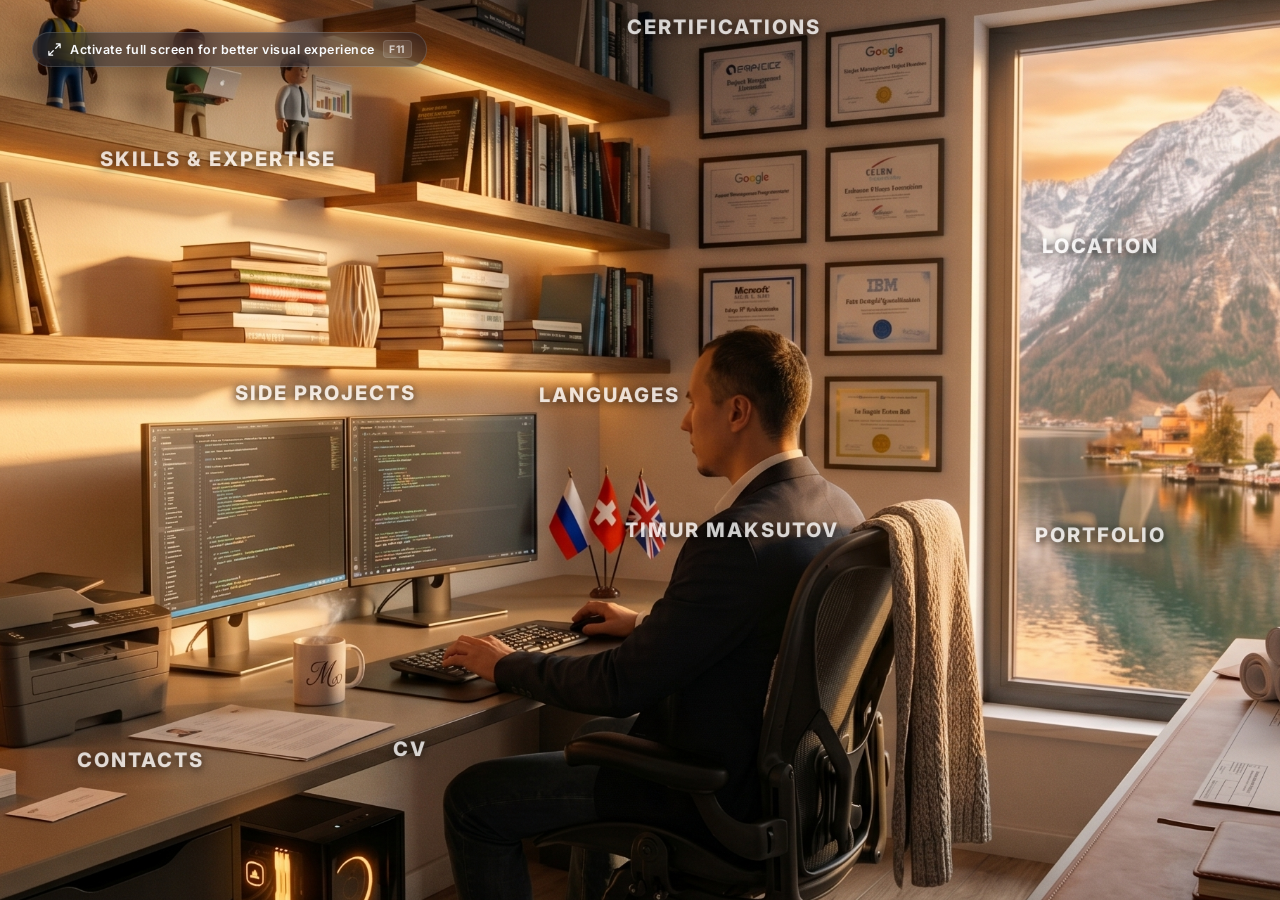
==== index.html @ 017a80fb "feat: add always-on-top compact floating fullscreen toggle button in top-left corner" ====
<!DOCTYPE html>
<html lang="en">

<head>
    <meta charset="UTF-8">
    <meta name="viewport" content="width=device-width, initial-scale=1.0">
    <title>Timur Maksutov | Interactive Portfolio</title>
    <link rel="stylesheet" href="style.css?v=2">
    <link rel="stylesheet" href="cv.css?v=2">
    <link rel="preconnect" href="https://fonts.googleapis.com">
    <link rel="preconnect" href="https://fonts.gstatic.com" crossorigin>
    <link href="https://fonts.googleapis.com/css2?family=Inter:wght@300;400;600;800&display=swap" rel="stylesheet">
    <script src="https://unpkg.com/lucide@latest"></script>
</head>

<body class="no-scroll">

    <!-- Custom Cursor -->
    <img id="custom-pointer" src="" style="position: fixed; pointer-events: none; z-index: 10000; display: none; width: 64px; height: auto; transform: translate(0, 0);">

    <!-- The Interactive Room Container -->
    <div class="room-container">
        <!-- Parallax Wrapper -->
        <div class="pan-wrapper" id="pan-wrapper">
            <!-- Background Image -->
            <img src="assets/images/Main photo.png" alt="Office Room" class="room-bg" id="room-bg">
            <img src="assets/images/Main photo 2.png" alt="Office Room Alt" class="room-bg room-bg-alt"
                id="room-bg-alt">
            <div class="focus-overlay" id="focus-overlay"></div>

            <!-- Hotspots -->
            <!-- 1. My Head (Summary) -->
            <div class="hotspot" id="spot-summary" style="top: 58%; left: 50%; width: 12%; height: 20%;"
                onclick="openModal('modal-summary')">

                <div class="hotspot-label">TIMUR MAKSUTOV</div>
                <div class="hotspot-summary">Project manager, Product owner, Team leader with over 15 years expertise in engineering, digital transformation, software development, and AI solutions within Oil & Gas and MedTech industries.</div>
            </div>

            <!-- 2. Toys on Shelves (Career Path) -->
            <div class="hotspot" id="spot-experience" style="top: 3%; left: 10%; width: 35%; height: 20%;"
                onclick="openModal('modal-experience')">
                <div class="hotspot-label">Career Journey</div>
                <div class="hotspot-summary">
                    AI/Data Lead | Belimed AG (2022–Present)<br>
                    Project Manager | Belimed AG (2022–Present)<br>
                    Requirements & Test Engineer | Belimed AG (2022–Present)<br>
                    Gas Engineer | Nord Stream 2 AG (2020–2022)<br>
                    Chief Technologist | Gazprom (2013–2019)<br>
                    Automation System Engineer | NPF Inkram (2010–2013)
                </div>
            </div>

            <!-- 3. Books on Shelves (Skills) -->
            <div class="hotspot" id="spot-stack" style="top: 25%; left: 5%; width: 35%; height: 15%;"
                onclick="openModal('modal-stack')">
                <div class="hotspot-label">Skills & Expertise</div>
                <div class="hotspot-summary">
                    <b>Strategic Leadership</b><br>R&D Management, AI Strategy, Digital Transformation<br><br>
                    <b>Governance & Quality</b><br>QMS (ISO 13485, 9001), Regulatory Compliance, Risk Mgmt<br><br>
                    <b>Product Excellence</b><br>Requirements Engineering, Agile/SAFe, Product Lifecycle Mgmt
                </div>
            </div>

            <!-- 4. Business Cards (Full Contacts) -->
            <div class="hotspot" id="spot-contacts" style="top: 78%; left: 10%; width: 15%; height: 18%;"
                onclick="openModal('modal-contacts')">
                <div class="hotspot-label">Contacts</div>
                <div class="hotspot-summary">
                    <b>Project Manager | AI / ML Lead</b><br>
                    <small>Oil&Gas | MedTech</small><br>
                    maksutov.ch@gmail.com<br>
                    +41 79 578 9152<br>
                    <a href="https://linkedin.com/in/timur-maksutov" target="_blank">linkedin.com/in/timur-maksutov</a>
                </div>
            </div>

            <!-- 5. A4 Paper (CV) -->
            <div class="hotspot" id="spot-cv" style="top: 73%; left: 26%; width: 18%; height: 15%;"
                onclick="openModal('modal-cv')">
                <div class="hotspot-label">CV</div>
                <div class="hotspot-summary">Professional Experience & Skills<br>Click to view PDF</div>
            </div>

            <!-- 6. Flags on Table (Languages) -->
            <div class="hotspot" id="spot-languages" style="top: 45%; left: 43%; width: 10%; height: 12%;">

                <div class="hotspot-label">Languages</div>
                <div class="hotspot-summary">
                    <b>English</b>: C1 Advanced<br>
                    <b>German</b>: B2 Intermediate<br>
                    <b>Russian</b>: Native
                </div>
            </div>

            <!-- 7. Monitors (Side Projects) -->
            <div class="hotspot" id="spot-projects" style="top: 40%; left: 22%; width: 15%; height: 15%; cursor: pointer;"
                onclick="openScreensView()">
                <div class="hotspot-label">Side Projects</div>
                <div class="hotspot-summary">gas-flows.com<br>data-forecast.com</div>
            </div>

            <!-- 8. Drawing Rolls (Industrial Projects) -->
            <div class="hotspot" id="spot-engineering" style="top: 60%; left: 70%; width: 20%; height: 25%; cursor: default;">
                <div class="hotspot-label">Portfolio</div>
                <div class="hotspot-summary"
                    style="font-size: 0.85rem; line-height: 1.4; text-align: center; white-space: nowrap;">
                    2026<br>
                    Computer vision for surgical instruments<br>
                    ML predictive maintenance system and digital twins<br>
                    Local vLLM Server<br>
                    2025<br>
                    Digital twins for medical washers<br>
                    Transport system for hospital sterilizer<br>
                    2024<br>
                    IoT and data platform for medical equipment<br>
                    2023<br>
                    Medical Washer-disinfector<br>
                    2022<br>
                    Gas flow app<br>
                    2021<br>
                    Vessel monitoring system<br>
                    ...
                </div>
            </div>

            <!-- 9. Wall (Certifications) -->
            <div class="hotspot" id="spot-certs" style="top: 5%; left: 48%; width: 15%; height: 35%;"
                onclick="openModal('modal-certs')">
                <div class="hotspot-label">Certifications</div>
                <div class="hotspot-summary">
                    PRINCE2 Foundation<br>
                    Google Project Management Professional<br>
                    Six Sigma Yellow Belt<br>
                    ISTQB Foundation<br>
                    Azure AI Fundamentals<br>
                    ISO 31000 Risk Management<br>
                    ISO 13485 Internal Auditor<br>
                    ISO 9001 QMS Auditor<br>
                    IBM Data Analyst Professional<br>
                </div>
            </div>

            <!-- 10. Window (Location & Permit) -->
            <div class="hotspot" id="spot-permit" style="top: 10%; left: 75%; width: 10%; height: 50%; cursor: pointer;"
                onclick="openWindowView()">

                <div class="hotspot-label">Location</div>
                <div class="hotspot-summary">
                    6300 Zug Switzerland<br>
                    Residence: Permit C
                </div>
            </div>
        </div>

        <!-- Window View Container -->
        <div class="window-view" id="window-view">
            <!-- Background Image -->
            <div class="window-bg-wrapper" id="window-bg-wrapper">
                <img src="assets/images/window.png" alt="Window View" class="window-bg-img window-bg-sharp">
                <img src="assets/images/window.png" alt="Window View" class="window-bg-img window-bg-blurred">
                <div id="wipe-interaction-layer" class="wipe-interaction-layer"></div>
            </div>

            <!-- Window Frame -->
            <div class="window-frame-wrapper" id="window-frame-wrapper">
                <div class="window-frame">
                    <img src="assets/images/frame.png" alt="Window Frame" class="frame-image">
                    <!-- Floating Info Overlay (Center-Right, locked to the frame) -->
                    <div class="window-info-overlay">
                        <h1 class="window-info-title">Location</h1>
                        <p class="window-info-text">
                            6300 Zug Switzerland<br>
                            Residence: Permit C
                        </p>
                    </div>
                </div>
            </div>

            <!-- Close Button -->
            <button class="window-close-btn" onclick="closeWindowView()">&times;</button>
        </div>

        <!-- Screens View Container -->
        <div class="screens-view" id="screens-view">
            <!-- Background Image -->
            <div class="screens-bg-wrapper" id="screens-bg-wrapper">
                <img src="assets/images/screens.png" alt="Screens View" class="screens-bg-img">

                <!-- HTML text overlay — each panel lives inside its clipping zone -->
                <div class="screens-text-overlay">

                    <!-- LEFT ZONE CLIP (overflow:hidden clips the panel at the screen boundary) -->
                    <div class="panel-zone zone-left" id="zone-left">
                        <div class="screen-panel screen-left">
                            <div class="panel-header">
                                <div class="panel-actions">
                                    <span class="panel-dot red" onclick="closeScreensView()"></span>
                                    <span class="panel-dot yellow"></span>
                                    <span class="panel-dot green"></span>
                                </div>
                                <div class="panel-address-bar">
                                    <span class="address-protocol">https://</span>gas-flows.com
                                </div>
                                <a href="https://gas-flows.com" target="_blank" class="panel-external-btn" title="Open in new tab">
                                    <svg xmlns="http://www.w3.org/2000/svg" viewBox="0 0 24 24" fill="none" stroke="currentColor" stroke-width="2" stroke-linecap="round" stroke-linejoin="round" class="lucide lucide-external-link"><path d="M15 3h6v6"/><path d="M10 14 21 3"/><path d="M18 13v6a2 2 0 0 1-2 2H5a2 2 0 0 1-2-2V8a2 2 0 0 1 2-2h6"/></svg>
                                </a>
                            </div>
                            <div class="panel-content">
                                <iframe src="" class="screen-iframe" id="iframe-left" title="gas-flows.com live preview"></iframe>
                                <div class="panel-interact-overlay" title="Click to interact"><span>Click to interact</span></div>
                            </div>
                        </div>
                    </div>

                    <!-- RIGHT ZONE CLIP -->
                    <div class="panel-zone zone-right" id="zone-right">
                        <div class="screen-panel screen-right">
                            <div class="panel-header">
                                <div class="panel-actions">
                                    <span class="panel-dot red" onclick="closeScreensView()"></span>
                                    <span class="panel-dot yellow"></span>
                                    <span class="panel-dot green"></span>
                                </div>
                                <div class="panel-address-bar">
                                    <span class="address-protocol">https://</span>data-forecast.com
                                </div>
                                <a href="https://data-forecast.com" target="_blank" class="panel-external-btn" title="Open in new tab">
                                    <svg xmlns="http://www.w3.org/2000/svg" viewBox="0 0 24 24" fill="none" stroke="currentColor" stroke-width="2" stroke-linecap="round" stroke-linejoin="round" class="lucide lucide-external-link"><path d="M15 3h6v6"/><path d="M10 14 21 3"/><path d="M18 13v6a2 2 0 0 1-2 2H5a2 2 0 0 1-2-2V8a2 2 0 0 1 2-2h6"/></svg>
                                </a>
                            </div>
                            <div class="panel-content">
                                <iframe src="" class="screen-iframe" id="iframe-right" title="data-forecast.com live preview"></iframe>
                                <div class="panel-interact-overlay" title="Click to interact"><span>Click to interact</span></div>
                            </div>
                        </div>
                    </div>

                </div>
            </div>
            

            <!-- Close Button -->
            <button class="screens-close-btn" onclick="closeScreensView()">&times;</button>
        </div>
    </div>

    <!-- Modals Overlay System -->
    <div class="modal-overlay" id="global-overlay" onclick="closeModals()">

        <!-- 1. Contacts Modal (Business Card) -->
        <div class="modal-content business-card-modal" id="modal-contacts" onclick="event.stopPropagation()">
            <span class="close-btn" onclick="closeModals()">&times;</span>
            <div class="business-card-container">
                <div class="business-card" id="business-card">
                    <canvas id="scratch-canvas" class="scratch-layer"></canvas>
                    <div class="card-front">
                        <div class="card-header">
                            <div class="card-titles">
                                <h1>Timur Maksutov</h1>
                                <p class="card-role">Project Manager | AI / ML Lead</p>
                                <p class="card-domains">Oil&Gas | MedTech</p>
                            </div>
                        </div>

                        <div class="card-body">
                            <div class="contact-item">
                                <i data-lucide="mail"></i>
                                <span>maksutov.ch@gmail.com</span>
                            </div>
                            <div class="contact-item">
                                <i data-lucide="phone"></i>
                                <span>+41 79 578 9152</span>
                            </div>
                            <div class="contact-item">
                                <svg xmlns="http://www.w3.org/2000/svg" viewBox="0 0 24 24" fill="none" stroke="currentColor" stroke-width="2" stroke-linecap="round" stroke-linejoin="round" class="lucide lucide-linkedin" style="width: 16px; height: 16px; display: inline-block; vertical-align: middle; color: var(--primary-color);"><path d="M16 8a6 6 0 0 1 6 6v7h-4v-7a2 2 0 0 0-2-2 2 2 0 0 0-2 2v7h-4v-7a6 6 0 0 1 6-6z"/><rect width="4" height="12" x="2" y="9"/><circle cx="4" cy="4" r="2"/></svg>
                                <span>linkedin.com/in/timur-maksutov</span>
                            </div>
                        </div>
                    </div>
                </div>
            </div>
        </div>

        <!-- 2. Summary Modal -->
        <div class="modal-content glass" id="modal-summary" onclick="event.stopPropagation()">
            <span class="close-btn" onclick="closeModals()">&times;</span>
            <h2 class="section-title"><i data-lucide="info"></i> Professional Profile & Summary</h2>
            <p class="summary-text" style="margin-bottom: 1rem;">Engineering and digitalization leader with 15 years of experience bridging the gap between traditional industrial engineering and advanced technology. Most recently, I successfully delivered a portfolio of complex technical projects while managing a cross-functional team. Currently, I serve as an AI/Data Lead, where I architect and drive internal machine learning and innovation initiatives. I specialize in turning ambitious R&D concepts into tangible business value and am highly driven to lead enterprise-level digitalization.</p>
            <ul style="margin-left: 1.5rem; margin-bottom: 1rem; color: #cbd5e1; font-size: 1.1rem; line-height: 1.6;">
                <li style="margin-bottom: 0.5rem;"><b>Technical Domains:</b> Digital Transformation, IoT, AI/Machine Learning, Predictive Maintenance, and Automation.</li>
                <li style="margin-bottom: 0.5rem;"><b>Industry Focus:</b> Oil & Gas, Energy, MedTech, and IT Products for Engineering.</li>
                <li style="margin-bottom: 0.5rem;"><b>Leadership:</b> Project Management, Product Ownership, and Data/AI Strategy.</li>
            </ul>
        </div>

        <!-- 3. Tech Stack Modal -->
        <div class="modal-content glass wide" id="modal-stack" onclick="event.stopPropagation()">
            <span class="close-btn" onclick="closeModals()">&times;</span>
            <h2 class="section-title"><i data-lucide="cpu"></i> Core Competencies & Skills</h2>
            <div class="three-col">
                <div class="skill-category">
                    <h3>Project Management</h3>
                    <ul>
                        <li>R&D, Agile, SAFe, QMS</li>
                        <li>Risk Management</li>
                        <li>Process Engineering</li>
                        <li>Requirements, Traceability</li>
                        <li>Polarion, Helix ALM, Azure DevOps</li>
                    </ul>
                </div>
                <div class="skill-category">
                    <h3>ML & Data Science</h3>
                    <ul>
                        <li>Anomaly Detection, Digital Twins</li>
                        <li>Data Analysis, Python, VBA</li>
                        <li>Power BI, Tableau, Cognos</li>
                        <li>Classical ML, Deep Learning</li>
                        <li>SQL databases, Data Pipelines</li>
                        <li>Keras, Scikit, Pandas, Polars</li>
                        <li>Microsoft Azure, CI/CD, MLflow</li>
                    </ul>
                </div>
                <div class="skill-category">
                    <h3>Software & Industrial</h3>
                    <ul>
                        <li>Testing, Test Automation, ISTQB</li>
                        <li>V-Model, Quality Assurance, SRS</li>
                        <li>Connectivity, IoT, Digitalisation</li>
                        <li>SCADA, PLC, ArcGis</li>
                        <li>Physical modelling, simulations</li>
                    </ul>
                </div>
            </div>
        </div>

        <!-- 4. Experience Modal -->
        <div class="modal-content glass" id="modal-experience" onclick="event.stopPropagation()">
            <span class="close-btn" onclick="closeModals()">&times;</span>
            <h2 class="section-title"><i data-lucide="briefcase"></i> Professional Experience</h2>
            <div class="job"><b>Belimed AG</b> <small>(Jul 2022 - Present)</small><br><b>AI/Data Lead</b> | <b>Project
                    Manager</b> | <b>Requirements & Test Engineer</b><br>Led R&D for medical devices, designing ML
                platforms. Managed AI strategy and implemented System Engineering principles.</div>
            <div class="job"><b>Nord Stream 2 AG</b> <small>(Jan 2020 - Jun 2022)</small><br><b>Gas Engineer</b><br>Led
                commissioning for pipeline start-up. Product Owner/Developer for SCADA and hydraulic simulation tools.
            </div>
            <div class="job"><b>Gazprom</b> <small>(Apr 2013 - Dec 2019)</small><br><b>Chief
                    Technologist</b><br>Optimized Natural Gas Transmission Network, enhanced dispatch control systems,
                and developed operational flow schemes.</div>
            <div class="job"><b>Laboratory of NPF Inkram</b> <small>(Sep 2010 - Feb 2013)</small><br><b>Automation
                    System Engineer</b><br>Equipment diagnostics, algorithms development, software engineering and
                maintenance of PLC gas detection and control systems.</div>
        </div>

        <!-- 5. CV Modal (Floating Pages) -->
        <div class="modal-content cv-modal-spread" id="modal-cv">
            <span class="close-btn" onclick="closeModals()">&times;</span>

            <div class="floating-pages-container" onclick="event.stopPropagation()">
                <!-- Page 1 -->
                <div class="cv-page page-left">
                    <img src="assets/images/cv1.jpg" alt="CV Page 1">
                    <!-- Fallback if you prefer PDF: <iframe src="CV.pdf#page=1&toolbar=0" frameborder="0"></iframe> -->
                </div>
                <!-- Page 2 -->
                <div class="cv-page page-right">
                    <img src="assets/images/cv2.jpg" alt="CV Page 2">
                    <!-- Fallback if you prefer PDF: <iframe src="CV.pdf#page=2&toolbar=0" frameborder="0"></iframe> -->
                </div>
            </div>

        </div>

        <div class="cv-actions" id="cv-actions" onclick="event.stopPropagation()">
            <a href="CV.pdf" target="_blank" class="open-pdf-btn"><i data-lucide="external-link"></i> Open PDF</a>
            <a href="CV.pdf" download class="download-btn"><i data-lucide="download"></i> Download Full CV</a>
            <button class="close-cv-btn" onclick="closeModals()">Close Preview</button>
        </div>

        <!-- 6. Certifications Modal -->
        <div class="modal-content cv-modal-spread" id="modal-certs">

            <div class="certs-container" onclick="event.stopPropagation()">
                <div class="cert-page"><img src="assets/images/cert1.png" alt="Certificate 1">
                    <div class="glanz-overlay"></div>
                </div>
                <div class="cert-page"><img src="assets/images/cert2.png" alt="Certificate 2">
                    <div class="glanz-overlay"></div>
                </div>
                <div class="cert-page"><img src="assets/images/cert3.png" alt="Certificate 3">
                    <div class="glanz-overlay"></div>
                </div>
                <div class="cert-page"><img src="assets/images/cert4.png" alt="Certificate 4">
                    <div class="glanz-overlay"></div>
                </div>
                <div class="cert-page"><img src="assets/images/cert5.png" alt="Certificate 5">
                    <div class="glanz-overlay"></div>
                </div>
                <div class="cert-page"><img src="assets/images/cert6.png" alt="Certificate 6">
                    <div class="glanz-overlay"></div>
                </div>
            </div>
        </div>

        <!-- 7. Projects Modal -->
        <div class="modal-content glass" id="modal-projects" onclick="event.stopPropagation()">
            <span class="close-btn" onclick="closeModals()">&times;</span>
            <h2 class="section-title"><i data-lucide="folder-open"></i> Side Projects & Portfolio</h2>
            <div class="project-list">
                <div class="project-item">
                    <h3>gas-flows.com</h3>
                    <p>Specialized simulator for gas dynamics and flow analysis in transmission networks. Built with
                        Python for fluid dynamics calculations.</p>
                </div>
                <div class="project-item">
                    <h3>data-forecast.com</h3>
                    <p>Predictive analytics application for industrial data forecasting and anomaly detection. Utilizing
                        deep learning and forecasting models.</p>
                </div>
            </div>
        </div>

    </div>

    <!-- Floating Fullscreen Invitation Button -->
    <button id="fullscreen-btn" class="fullscreen-btn invite-pulse" onclick="toggleFullscreen()" title="Toggle Fullscreen (F11)">
        <span class="fs-icon-container">
            <svg xmlns="http://www.w3.org/2000/svg" class="fs-icon-enter" viewBox="0 0 24 24" fill="none" stroke="currentColor" stroke-width="2" stroke-linecap="round" stroke-linejoin="round"><path d="M15 3h6v6M9 21H3v-6M21 3l-7 7M3 21l7-7"/></svg>
            <svg xmlns="http://www.w3.org/2000/svg" class="fs-icon-exit" viewBox="0 0 24 24" fill="none" stroke="currentColor" stroke-width="2" stroke-linecap="round" stroke-linejoin="round"><path d="M4 14h6v6M20 10h-6V4M14 10l7-7M10 14l-7 7"/></svg>
        </span>
        <span class="fs-text">Activate full screen for better visual experience</span>
        <span class="fs-shortcut">F11</span>
    </button>

    <script src="script.js?v=3"></script>
    <script src="cv.js?v=2"></script>
    <script>lucide.createIcons();</script>
</body>

</html>
---- style.css ----
:root {
    --primary-color: #6366f1;
    --text-main: #f8fafc;
    --text-muted: #94a3b8;
    --glass-bg: rgba(15, 23, 42, 0.85);
    --glass-border: rgba(255, 255, 255, 0.15);
    --transition: all 0.3s ease;

    /* LEFT MONITOR CORNERS */
    --left-1-x: 5.8%;  --left-1-y: 17.2%;
    --left-2-x: 49.5%; --left-2-y: 17.7%;
    --left-3-x: 49.5%; --left-3-y: 65.5%;
    --left-4-x: 6.1%;  --left-4-y: 67.0%;

    /* RIGHT MONITOR CORNERS */
    --right-1-x: 50.5%; --right-1-y: 17.5%;
    --right-2-x: 94.3%; --right-2-y: 17.2%;
    --right-3-x: 93.9%; --right-3-y: 66.5%;
    --right-4-x: 50.6%; --right-4-y: 65.5%;
}

* { margin: 0; padding: 0; box-sizing: border-box; }
body { background: #000; color: var(--text-main); font-family: 'Inter', sans-serif; overflow: hidden; height: 100vh; width: 100vw; }

/* Interactive Room Container */
.room-container {
    position: relative;
    width: 100vw;
    height: 100vh;
    overflow: hidden;
    user-select: none;
    -webkit-user-select: none;
}

.pan-wrapper {
    position: absolute;
    top: 0;
    left: 0;
    width: 120%; /* Increased for wider view */
    height: 120%;
    transform: translate(-8.33%, -8.33%); /* Centered for 120% width */
    transition: transform 0.15s ease-out; /* Smooth movement */
}

/* Dim others when one is hovered */
.pan-wrapper.has-hover .hotspot:not(:hover) {
    opacity: 0;
}

.room-bg {
    width: 100%;
    height: 100%;
    object-fit: cover;
    pointer-events: none;
    user-select: none;
    -webkit-user-drag: none;
    transition: filter 0.5s ease;
}

.room-bg-alt {
    position: absolute;
    top: 0;
    left: 0;
    opacity: 0;
    transition: opacity 1s ease, filter 0.5s ease;
}

.room-container.alt-bg-active .room-bg-alt {
    opacity: 1;
}

.room-container.blurred .room-bg,
.room-container.blurred .room-bg-alt {
    filter: blur(8px) brightness(0.5);
}

.room-container.blurred .hotspot {
    opacity: 0;
    pointer-events: none;
}

/* Gradient Blur Focus Effect */
.focus-overlay {
    position: absolute;
    top: 0;
    left: 0;
    width: 100%;
    height: 100%;
    pointer-events: none;
    backdrop-filter: blur(8px) brightness(0.5);
    -webkit-backdrop-filter: blur(8px) brightness(0.5);
    /* Create a clear circle around the point, blurring everything else */
    mask-image: radial-gradient(circle at 56% 55%, transparent 15%, black 50%);
    -webkit-mask-image: radial-gradient(circle at 56% 55%, transparent 15%, black 50%);
    opacity: 0;
    transition: opacity 1s ease;
    z-index: 1;
}

.room-container.gradient-blurred .focus-overlay {
    opacity: 1;
}

/* HUD Instructions */
.hud-instructions {
    position: absolute;
    bottom: 2rem;
    left: 50%;
    transform: translateX(-50%);
    background: rgba(0,0,0,0.6);
    backdrop-filter: blur(5px);
    padding: 0.8rem 1.5rem;
    border-radius: 2rem;
    border: 1px solid var(--glass-border);
    display: flex;
    align-items: center;
    gap: 0.5rem;
    font-size: 0.9rem;
    z-index: 10;
    pointer-events: none;
    animation: pulse 2s infinite;
}

@keyframes pulse {
    0% { opacity: 0.7; }
    50% { opacity: 1; box-shadow: 0 0 15px rgba(255,255,255,0.2); }
    100% { opacity: 0.7; }
}

/* Hotspots */
.hotspot {
    position: absolute;
    cursor: pointer;
    z-index: 5;
    border-radius: 8px;
    transition: var(--transition);
}



.hotspot {
    position: absolute;
    cursor: pointer;
    z-index: 5;
    border-radius: 8px;
    display: flex;
    flex-direction: column;
    align-items: center;
    justify-content: center;
    transition: var(--transition);
    perspective: 1000px; /* Enable 3D space */
}

.hotspot-label, .hotspot-summary {
    transform-style: preserve-3d;
    backface-visibility: hidden;
    pointer-events: none;
}

.hotspot-label {
    background: none;
    color: white;
    font-size: 1.25rem; /* Increased */
    font-weight: 800;
    white-space: nowrap;
    opacity: 0.8;
    pointer-events: none;
    border: none;
    transition: var(--transition);
    text-shadow: 0 2px 10px rgba(0,0,0,1);
    text-transform: uppercase;
    letter-spacing: 2px;
}

.hotspot-summary {
    max-width: 550px;
    color: rgba(255, 255, 255, 1);
    font-size: 1rem;
    font-weight: 400;
    text-align: center;
    margin-top: 0.75rem;
    opacity: 0;
    pointer-events: none; /* Disable when invisible to prevent blocking others */
    transition: var(--transition);
    text-shadow: 0 1px 6px rgba(0,0,0,1);
    line-height: 1.5;
    transform: translateY(10px);
}

.hotspot:hover .hotspot-summary {
    pointer-events: auto; /* Enable links on hover */
}

.hotspot-summary a {
    color: var(--primary-color);
    text-decoration: none;
    transition: color 0.3s ease;
}

.hotspot-summary a:hover {
    color: #ffffff !important;
    text-decoration: underline;
}

.hotspot:hover .hotspot-label {
    opacity: 1;
    transform: scale(1.1);
    text-shadow: 0 0 15px rgba(255, 255, 255, 0.5);
}

.hotspot:hover .hotspot-summary {
    opacity: 1;
    transform: translateY(0);
}

/* Floating Info Cards */
.modal-overlay {
    position: fixed;
    top: 0;
    left: 0;
    width: 100vw;
    height: 100vh;
    z-index: 100;
    display: none;
    opacity: 0;
    transition: opacity 1s ease;
    pointer-events: auto; /* Click to close */
}

.modal-content {
    background: var(--glass-bg);
    backdrop-filter: blur(25px);
    border: 1px solid var(--glass-border);
    border-radius: 12px;
    padding: 1.5rem;
    width: 380px; /* Compact floating card */
    max-height: 450px;
    overflow-y: auto;
    position: absolute; /* Positioned by JS */
    box-shadow: 0 15px 40px rgba(0,0,0,0.6);
    display: none;
    opacity: 0;
    transform: scale(0.95);
    transition: transform 1s cubic-bezier(0.16, 1, 0.3, 1), opacity 1s ease;
    user-select: text;
    -webkit-user-select: text;
}

.modal-content.wide {
    width: 800px;
    max-width: 90vw;
}

.modal-content.active {
    display: block;
    opacity: 1;
    transform: scale(1);
}

.modal-overlay.show {
    display: block;
    opacity: 1;
}

.close-btn {
    display: none; /* Auto-close via background click makes this optional */
}
.close-btn:hover { color: white; transform: rotate(90deg); }

/* Modal Inner Styling */
.section-title { font-size: 1.5rem; color: var(--primary-color); margin-bottom: 1.5rem; display: flex; align-items: center; gap: 0.5rem; }
.section-title i { width: 24px; }

/* Identity */
.profile-header { display: flex; align-items: center; gap: 1.5rem; margin-bottom: 1.5rem; }
.profile-img { width: 90px; height: 90px; border-radius: 50%; border: 3px solid var(--primary-color); object-fit: cover; }
.profile-header h1 { font-size: 2.5rem; line-height: 1.1; }
.role-title { color: var(--primary-color); font-size: 1.1rem; }
.summary-text { font-size: 1.1rem; line-height: 1.6; color: #cbd5e1; margin-bottom: 2rem; }
.contact-grid { display: grid; grid-template-columns: 1fr 1fr; gap: 1rem; }
.contact-grid span { display: flex; align-items: center; gap: 0.5rem; font-size: 0.9rem; color: var(--text-muted); }

/* Floating Text Mode (No background, 3D text) */
.modal-content.floating-text-mode {
    background: none !important;
    backdrop-filter: none !important;
    border: none !important;
    box-shadow: none !important;
    perspective: 1000px;
    width: 600px !important;
    max-height: none !important;
    overflow: visible !important;
}
.modal-content.floating-text-mode .section-title,
.modal-content.floating-text-mode .summary-text,
.modal-content.floating-text-mode .close-btn {
    transform-style: preserve-3d;
    transition: transform 0.1s ease-out;
}
.modal-content.floating-text-mode .section-title {
    color: white;
    text-shadow: 0 2px 10px rgba(0,0,0,1);
    font-weight: 800;
}
.modal-content.floating-text-mode .summary-text {
    color: rgba(255, 255, 255, 0.95);
    text-shadow: 0 1px 6px rgba(0,0,0,1);
}
.modal-content.floating-text-mode .close-btn {
    color: white;
    text-shadow: 0 2px 10px rgba(0,0,0,1);
}

/* Experience */
.two-col { display: flex; gap: 2rem; }
.col-exp { flex: 1.5; border-right: 1px solid var(--glass-border); padding-right: 1.5rem; }
.col-stack { flex: 1; }
.job { margin-bottom: 1.25rem; padding-bottom: 0.75rem; border-bottom: 1px solid rgba(255,255,255,0.05); }
.job b { color: #fff; }
.job small { color: var(--primary-color); margin-left: 0.5rem; }
.col-stack h3 { margin-bottom: 1rem; color: var(--primary-color); }
.col-stack p { font-size: 0.85rem; margin-bottom: 1rem; line-height: 1.5; color: #cbd5e1; }

.three-col {
    display: grid;
    grid-template-columns: repeat(3, 1fr);
    gap: 1.5rem;
    margin-top: 1rem;
}
.skill-category h3 {
    color: var(--primary-color);
    font-size: 1rem;
    margin-bottom: 0.8rem;
    border-bottom: 1px solid var(--glass-border);
    padding-bottom: 0.3rem;
    text-transform: uppercase;
    letter-spacing: 1px;
}
.skill-category ul {
    list-style: none;
    padding: 0;
}
.skill-category li {
    font-size: 0.85rem;
    color: #cbd5e1;
    margin-bottom: 0.4rem;
    line-height: 1.4;
    position: relative;
    padding-left: 1.2rem;
}
.skill-category li::before {
    content: "";
    position: absolute;
    left: 0;
    color: var(--primary-color);
    font-weight: bold;
}

/* Education */
.edu-block h3 { color: #fff; margin-bottom: 0.2rem; }
.edu-block p { color: var(--text-muted); font-size: 0.9rem; }
.cert-grid { display: grid; grid-template-columns: repeat(3, 1fr); gap: 0.8rem; margin-top: 1rem; }
.cert-grid span { background: rgba(99, 102, 241, 0.15); border: 1px solid rgba(99, 102, 241, 0.3); padding: 0.5rem; text-align: center; border-radius: 6px; font-size: 0.8rem; }

/* Projects */
.project-item { margin-bottom: 1.5rem; background: rgba(0,0,0,0.2); padding: 1.5rem; border-radius: 8px; border: 1px solid var(--glass-border); }
.project-item h3 { color: var(--primary-color); margin-bottom: 0.5rem; }
.project-item p { font-size: 0.9rem; line-height: 1.5; color: #cbd5e1; }

/* ============================================================
   3D BUSINESS CARD STYLES
   ============================================================ */

.business-card-modal {
    background: none !important;
    border: none !important;
    box-shadow: none !important;
    backdrop-filter: none !important;
    overflow: visible !important;
    width: auto !important;
    max-height: none !important;
    display: none;
    align-items: center;
    justify-content: center;
    cursor: none;
}

.business-card-modal.active {
    display: flex;
}

.business-card-modal .close-btn {
    display: block;
    position: fixed;
    top: 2rem;
    right: 2rem;
    font-size: 2.5rem;
    color: white;
    cursor: none;
    z-index: 1000;
    transition: var(--transition);
}

.business-card-modal .close-btn:hover {
    transform: rotate(90deg);
    color: var(--primary-color);
}

.business-card-container {
    perspective: 1500px;
    width: 500px;
    height: 300px;
}

/* Paper Texture Effect */
.business-card::before {
    content: "";
    position: absolute;
    top: 0;
    left: 0;
    right: 0;
    bottom: 0;
    background-image: url("data:image/svg+xml,%3Csvg viewBox='0 0 200 200' xmlns='http://www.w3.org/2000/svg'%3E%3Cfilter id='noiseFilter'%3E%3CfeTurbulence type='fractalNoise' baseFrequency='0.8' numOctaves='3' stitchTiles='stitch'/%3E%3C/filter%3E%3Crect width='100%25' height='100%25' filter='url(%23noiseFilter)'/%3E%3C/svg%3E");
    opacity: 0.12;
    pointer-events: none;
    mix-blend-mode: multiply;
    z-index: 0;
}

.scratch-layer {
    position: absolute;
    top: 0;
    left: 0;
    width: 100%;
    height: 100%;
    z-index: 1;
    pointer-events: none;
}

.business-card {
    width: 100%;
    height: 100%;
    background: #f4efeb; /* Warmer, more realistic paper color */
    color: #1a1a1a;
    cursor: none;
    border-radius: 2px;
    position: relative;
    transform-style: preserve-3d;
    transition: transform 0.1s ease-out;
    box-shadow: 
        0 5px 15px rgba(0,0,0,0.3),
        0 20px 40px rgba(0,0,0,0.4),
        inset 0 0 1px rgba(0,0,0,0.1); /* Subtle edge depth */
    display: flex;
    padding: 2.5rem;
    overflow: hidden;
    user-select: none;
    -webkit-user-select: none;
}

.business-card.falling {
    pointer-events: none !important;
}

.card-front {
    width: 100%;
    display: flex;
    flex-direction: column;
    justify-content: center; /* Centered vertically but content stays left */
    z-index: 2;
    pointer-events: none; /* Let canvas capture mouse */
}

.card-header {
    display: flex;
    flex-direction: column;
    gap: 0.5rem;
    margin-bottom: 2rem;
}

.card-titles h1 {
    font-size: 2.2rem;
    margin: 0;
    color: #1e293b;
    font-weight: 800;
    letter-spacing: -1px;
    line-height: 1;
}

.card-role {
    color: var(--primary-color);
    font-size: 0.95rem;
    font-weight: 600;
    margin: 0;
    text-transform: uppercase;
    letter-spacing: 2px;
    line-height: 1.4;
}

.card-domains {
    color: #64748b;
    font-size: 0.85rem;
    font-weight: 500;
    margin-top: -0.2rem;
    letter-spacing: 1px;
}

.card-body {
    display: flex;
    flex-direction: column;
    gap: 0.8rem;
}

.contact-item {
    display: flex;
    align-items: center;
    gap: 0.75rem;
    font-size: 0.9rem;
    color: #475569;
    transition: var(--transition);
}

.contact-item:hover {
    color: var(--primary-color);
    transform: translateX(5px);
}

.contact-item i {
    width: 16px;
    height: 16px;
    color: var(--primary-color);
}

/* Dark mode edge highlight for realism */
.business-card::after {
    content: "";
    position: absolute;
    top: 0;
    left: 0;
    right: 0;
    bottom: 0;
    border: 1px solid rgba(255, 255, 255, 0.8);
    border-radius: 2px;
    pointer-events: none;
    mix-blend-mode: overlay;
}

/* ============================================================
   WINDOW VIEW INTERACTIVE
   ============================================================ */

.window-view {
    position: absolute;
    top: 0;
    left: 0;
    width: 100%;
    height: 100%;
    z-index: 50; /* Above pan-wrapper, below modals */
    opacity: 0;
    pointer-events: none;
    visibility: hidden;
    transition: opacity 0.8s ease, visibility 0.8s ease;
    overflow: hidden;
    background: #000;
}

.window-view.active {
    opacity: 1;
    pointer-events: auto;
    visibility: visible;
}

.window-bg-wrapper {
    position: absolute;
    top: 0;
    left: 0;
    width: 120%;
    height: 120%;
    transform: translate(-8.33%, -8.33%);
}

.window-frame-wrapper {
    position: absolute;
    top: 0;
    left: 0;
    width: 110%;
    height: 110%;
    transform: translate(-4.54%, -4.54%);
    pointer-events: none;
}

.window-bg-img.window-bg-sharp {
    position: absolute;
    top: 0;
    left: 0;
    width: 100%;
    height: 100%;
    object-fit: cover;
    z-index: 1;
    pointer-events: none;
}

.window-bg-img.window-bg-blurred {
    position: absolute;
    top: 0;
    left: 0;
    width: 100%;
    height: 100%;
    object-fit: cover;
    filter: blur(12px) brightness(1.02) contrast(0.95);
    z-index: 2;
    pointer-events: none;
    -webkit-mask-size: 100% 100%;
    mask-size: 100% 100%;
    -webkit-mask-repeat: no-repeat;
    mask-repeat: no-repeat;
}

.wipe-interaction-layer {
    position: absolute;
    top: 0;
    left: 0;
    width: 100%;
    height: 100%;
    z-index: 3; /* On top of blurred image, below frame */
    cursor: crosshair;
    touch-action: none;
}

.window-frame {
    position: absolute;
    top: 0;
    left: 0;
    width: 100%;
    height: 100%;
    pointer-events: none;
}

.frame-image {
    position: absolute;
    top: 0;
    left: 0;
    height: 100%;
    width: auto;
    min-width: 15%;
    max-width: 40%;
    object-fit: cover;
    pointer-events: none;
    box-shadow: 20px 0 50px rgba(0,0,0,0.8);
    -webkit-mask-image: linear-gradient(to right, black calc(100% - 5px), transparent 100%);
    mask-image: linear-gradient(to right, black calc(100% - 5px), transparent 100%);
    filter: blur(3px);
}

.window-close-btn {
    position: absolute;
    top: 2rem;
    right: 2rem;
    background: rgba(0,0,0,0.5);
    border: 1px solid var(--glass-border);
    border-radius: 50%;
    width: 50px;
    height: 50px;
    display: flex;
    align-items: center;
    justify-content: center;
    color: white;
    font-size: 2rem;
    cursor: pointer;
    z-index: 100;
    backdrop-filter: blur(5px);
    transition: transform 0.3s ease, color 0.3s ease, background 0.3s ease;
}

.window-close-btn:hover {
    transform: scale(1.1) rotate(90deg);
    color: var(--primary-color);
    background: rgba(0,0,0,0.8);
}

.window-info-overlay {
    position: absolute;
    top: 45%;
    right: 15%; /* Floating centered on the right side */
    transform: translateY(-50%);
    text-align: center; /* Centered alignment from preview */
    font-family: 'Inter', sans-serif;
    display: flex;
    flex-direction: column;
    align-items: center; /* Centered layout from preview */
    gap: 1rem;
    width: 480px; /* Constrain width for perfect wrapping */
    z-index: 10; /* Ensure text is layered on top of the frame-image */
    pointer-events: none; /* Crucial: lets click and drag events pass straight through the text box to the wiping layer */
}

.window-info-title {
    background: none;
    color: white;
    font-size: 2.2rem; /* Scaled up from 1.25rem for full-screen impact */
    font-weight: 800;
    white-space: nowrap;
    border: none;
    text-shadow: 0 2px 10px rgba(0,0,0,1);
    text-transform: uppercase;
    letter-spacing: 3px;
    margin: 0;
}

.window-info-text {
    color: rgba(255, 255, 255, 1);
    font-size: 1.35rem; /* Scaled up from 1rem for clear readability */
    font-weight: 400;
    text-align: center;
    text-shadow: 0 1px 6px rgba(0,0,0,1);
    line-height: 1.6;
    margin: 0;
}

/* Custom Cursor Hiding when Contacts Modal is Active */
body.contacts-active,
body.contacts-active * {
    cursor: none !important;
}

/* ============================================================
   SCREENS VIEW INTERACTIVE
   ============================================================ */

.screens-view {
    position: absolute;
    top: 0;
    left: 0;
    width: 100%;
    height: 100%;
    z-index: 50; /* Above pan-wrapper, below modals */
    opacity: 0;
    pointer-events: none;
    visibility: hidden;
    transition: opacity 0.8s ease, visibility 0.8s ease;
    overflow: hidden;
    background: #000;
}

.screens-view.active {
    opacity: 1;
    pointer-events: auto;
    visibility: visible;
}

.screens-bg-wrapper {
    position: absolute;
    top: 0;
    left: 0;
    width: 120%;
    height: 120%;
    transform: translate(-8.33%, -8.33%);
}

.screens-bg-img {
    position: absolute;
    top: 0;
    left: 0;
    width: 100%;
    height: 100%;
    /* object-fit: fill stretches the image to always exactly fill the wrapper.
       This is critical: with cover, the image crops at different aspect ratios
       and the monitor positions shift relative to the container %, breaking zone alignment.
       fill guarantees zone % coords always hit the same spot in the image at any viewport size. */
    object-fit: fill;
    pointer-events: none;
}

.screens-close-btn {
    position: absolute;
    top: 2rem;
    right: 2rem;
    background: rgba(0,0,0,0.5);
    border: 1px solid var(--glass-border);
    border-radius: 50%;
    width: 50px;
    height: 50px;
    display: flex;
    align-items: center;
    justify-content: center;
    color: white;
    font-size: 2rem;
    cursor: pointer;
    z-index: 100;
    backdrop-filter: blur(5px);
    transition: transform 0.3s ease, color 0.3s ease, background 0.3s ease;
}

.screens-close-btn:hover {
    transform: scale(1.1) rotate(90deg);
    color: var(--primary-color);
    background: rgba(0,0,0,0.8);
}

/* Screens HTML Text Overlay */
.screens-text-overlay {
    position: absolute;
    top: 0;
    left: 0;
    width: 100%;
    height: 100%;
    z-index: 5;
    pointer-events: none;
    display: flex;
    justify-content: center;
    align-items: center;
    gap: 4vw;
    padding: 2rem;
}

.screen-panel {
    position: absolute;
    background: rgba(15, 23, 42, 0.95);
    border: 1px solid rgba(99, 102, 241, 0.35);
    border-radius: 10px;
    width: 832px;   /* 16:9 → 468 × 16/9 */
    height: 468px;  /* 390px + 20% */
    box-shadow: 0 25px 60px rgba(0, 0, 0, 0.6), inset 0 0 1px rgba(255, 255, 255, 0.15);
    display: flex;
    flex-direction: column;
    overflow: hidden;
    pointer-events: auto;
    transition: transform 0.4s cubic-bezier(0.16, 1, 0.3, 1), opacity 0.4s ease, border-color 0.4s ease, box-shadow 0.4s ease;
    backdrop-filter: blur(20px);
}

.screen-panel.screen-left {
    left: 8.0%;
    top: 21.6%; /* Moved 5% down from 16.6% */
    transform: translate(-120%, 0);
    opacity: 0;
}

.screen-panel.screen-right {
    left: 52.7%;
    top: 21.2%; /* Moved 5% down from 16.2% */
    transform: translate(120%, 0);
    opacity: 0;
}

/* Sequential slow slide-in entry animation when opening screens view */
.screens-view.entering .screen-panel.screen-left {
    transition: transform 2.2s cubic-bezier(0.16, 1, 0.3, 1) 1.0s, opacity 2.2s ease 1.0s;
}

.screens-view.entering .screen-panel.screen-right {
    transition: transform 2.2s cubic-bezier(0.16, 1, 0.3, 1) 3.2s, opacity 2.2s ease 3.2s;
}

.screens-view.active .screen-panel.screen-left {
    transform: translate(0, 0);
    opacity: 1;
}

.screens-view.active .screen-panel.screen-right {
    transform: translate(0, 0);
    opacity: 1;
}

.screens-view.active .screen-panel:hover {
    border-color: var(--primary-color);
    box-shadow: 0 35px 80px rgba(99, 102, 241, 0.3);
    transform: translateY(-8px) scale(1.02);
}

/* Zone clip containers — overflow:hidden clips panels at screen boundary */
.panel-zone {
    position: absolute;
    overflow: hidden;
    pointer-events: none; /* zone itself is invisible, children handle events */
}
.panel-zone .screen-panel {
    pointer-events: auto;
}

/* Left zone: 4 independent absolute corners directly inside the clip-path */
.panel-zone.zone-left {
    left: 0;
    top: 0;
    width: 100%;
    height: 100%;
    clip-path: polygon(
        var(--left-1-x) var(--left-1-y),
        var(--left-2-x) var(--left-2-y),
        var(--left-3-x) var(--left-3-y),
        var(--left-4-x) var(--left-4-y)
    );
}

/* Right zone: 4 independent absolute corners directly inside the clip-path */
.panel-zone.zone-right {
    left: 0;
    top: 0;
    width: 100%;
    height: 100%;
    clip-path: polygon(
        var(--right-1-x) var(--right-1-y),
        var(--right-2-x) var(--right-2-y),
        var(--right-3-x) var(--right-3-y),
        var(--right-4-x) var(--right-4-y)
    );
}

/* Fake cursor shown during pointer-lock panel drag */
#fake-drag-cursor {
    position: fixed;
    display: none;
    width: 16px;
    height: 16px;
    background: white;
    border: 2px solid rgba(0,0,0,0.5);
    border-radius: 50% 50% 50% 0;
    transform: translate(-2px, -2px) rotate(-45deg);
    pointer-events: none;
    z-index: 99999;
    box-shadow: 0 2px 8px rgba(0,0,0,0.5);
}

/* Draggable Coordinates Indicator Badge */
.panel-coords-badge {
    position: absolute;
    bottom: -35px;
    left: 50%;
    transform: translateX(-50%);
    background: rgba(15, 23, 42, 0.95);
    border: 1.5px solid rgba(99, 102, 241, 0.85);
    color: #818cf8;
    padding: 4px 12px;
    font-size: 0.78rem;
    font-family: 'SFMono-Regular', Consolas, 'Liberation Mono', Menlo, monospace;
    font-weight: 600;
    border-radius: 6px;
    z-index: 1000;
    pointer-events: none;
    white-space: nowrap;
    box-shadow: 0 8px 24px rgba(0,0,0,0.6);
    letter-spacing: 0.5px;
}



.panel-header {
    background: rgba(15, 23, 42, 0.98);
    padding: 0.6rem 1rem;
    display: grid;
    grid-template-columns: 80px 1fr 40px;
    align-items: center;
    border-bottom: 1px solid rgba(255, 255, 255, 0.08);
    position: relative;
    z-index: 20; /* always above overlay and badge */
}

.panel-actions {
    display: flex;
    gap: 0.45rem;
}

.panel-dot {
    width: 9px;
    height: 9px;
    border-radius: 50%;
    display: inline-block;
    cursor: pointer;
    transition: transform 0.2s ease;
}

.panel-dot:hover {
    transform: scale(1.15);
}

.panel-dot.red { background: #ef4444; }
.panel-dot.yellow { background: #eab308; }
.panel-dot.green { background: #22c55e; }

.panel-address-bar {
    background: rgba(255, 255, 255, 0.05);
    border: 1px solid rgba(255, 255, 255, 0.08);
    border-radius: 6px;
    padding: 0.25rem 1rem;
    font-size: 0.78rem;
    color: #94a3b8;
    text-align: center;
    font-family: 'Inter', sans-serif;
    letter-spacing: 0.3px;
    display: flex;
    align-items: center;
    justify-content: center;
    gap: 0.4rem;
    user-select: text;
    -webkit-user-select: text;
}

.panel-address-bar::before {
    content: "🔒";
    font-size: 0.7rem;
    opacity: 0.7;
}

.address-protocol {
    color: #64748b;
}

.panel-external-btn {
    color: #94a3b8;
    background: none;
    border: none;
    cursor: pointer;
    display: flex;
    align-items: center;
    justify-content: center;
    transition: color 0.3s ease, transform 0.2s ease;
    text-decoration: none;
    pointer-events: auto; /* always clickable */
}

.panel-external-btn:hover {
    color: var(--primary-color);
    transform: scale(1.15);
}

.panel-external-btn svg {
    width: 16px;
    height: 16px;
}

.panel-content {
    flex: 1;
    padding: 0;
    overflow: hidden;
    position: relative;
    background: #111;
}

.screen-iframe {
    width: 200%;
    height: 200%;
    border: none;
    background: #ffffff;
    transform: scale(0.5);
    transform-origin: 0 0;
    pointer-events: none; /* overlay controls when iframe is interactive */
}

.panel-interact-overlay {
    position: absolute;
    inset: 0;
    z-index: 10;
    cursor: default;
    background: transparent;
}
/* When overlay is removed, iframe gets pointer-events */
.panel-content.interactive .screen-iframe {
    pointer-events: auto;
}

/* Responsive screens styling for tablets and mobile */
@media (max-width: 1024px) {
    .screen-panel {
        width: 90%;
        max-width: 90%;
        height: 340px;
    }
}

/* ============================================================
   HIGH-TECH SIMULATION PANEL & SCADA OVERLAYS (SIDE PROJECTS)
   ============================================================ */

.panel-controls {
    display: flex;
    align-items: center;
    gap: 0.4rem;
    justify-self: end;
}

.panel-toggle-btn {
    background: rgba(255, 255, 255, 0.05);
    border: 1px solid rgba(255, 255, 255, 0.1);
    border-radius: 4px;
    padding: 0.25rem 0.5rem;
    color: #94a3b8;
    font-size: 0.72rem;
    font-weight: 600;
    cursor: pointer;
    transition: all 0.2s ease;
    display: flex;
    align-items: center;
    gap: 0.2rem;
    font-family: 'Inter', sans-serif;
}

.panel-toggle-btn.active {
    background: rgba(99, 102, 241, 0.2);
    border-color: rgba(99, 102, 241, 0.5);
    color: #ffffff;
    box-shadow: 0 0 8px rgba(99, 102, 241, 0.3);
}

.panel-toggle-btn:hover {
    background: rgba(255, 255, 255, 0.12);
    color: #ffffff;
    border-color: rgba(255, 255, 255, 0.2);
}

.panel-simulation {
    position: absolute;
    top: 0;
    left: 0;
    width: 100%;
    height: 100%;
    background: #0b0f19;
    display: flex;
    flex-direction: column;
    font-family: 'Inter', sans-serif;
    color: #f8fafc;
}

.scada-dashboard, .ml-dashboard {
    display: flex;
    flex-direction: column;
    height: 100%;
    width: 100%;
    padding: 0.8rem 1rem;
    justify-content: space-between;
}

.scada-header, .ml-header {
    display: flex;
    justify-content: space-between;
    align-items: center;
    font-size: 0.72rem;
    letter-spacing: 0.8px;
    font-weight: 700;
    border-bottom: 1px solid rgba(255, 255, 255, 0.06);
    padding-bottom: 0.4rem;
    color: #475569;
}

.scada-title, .ml-title {
    color: #cbd5e1;
    text-transform: uppercase;
}

.scada-status, .ml-status {
    font-size: 0.65rem;
    padding: 0.15rem 0.4rem;
    border-radius: 4px;
    font-weight: 800;
    background: rgba(0,0,0,0.2);
}

.scada-status.green, .ml-status.badge-green {
    color: #10b981;
    border: 1px solid rgba(16, 185, 129, 0.2);
    text-shadow: 0 0 10px rgba(16, 185, 129, 0.3);
}

.scada-status.red, .ml-status.badge-red {
    color: #f43f5e;
    border: 1px solid rgba(244, 63, 94, 0.2);
    text-shadow: 0 0 10px rgba(244, 63, 94, 0.3);
}

.scada-body, .ml-body {
    display: flex;
    gap: 0.8rem;
    flex: 1;
    margin: 0.6rem 0;
    overflow: hidden;
    height: 195px;
}

.pipeline-schematic, .forecast-graph-container {
    flex: 1.6;
    background: rgba(2, 6, 23, 0.6);
    border: 1px solid rgba(255, 255, 255, 0.04);
    border-radius: 6px;
    position: relative;
    display: flex;
    justify-content: space-around;
    align-items: center;
    padding: 0.5rem;
    overflow: hidden;
}

.pipeline-flow-path {
    position: absolute;
    height: 6px;
    background: rgba(255, 255, 255, 0.05);
    left: 10%;
    right: 10%;
    top: 50%;
    transform: translateY(-50%);
    border-radius: 3px;
    overflow: hidden;
}

.flow-particles {
    width: 100%;
    height: 100%;
    position: relative;
}

.particle {
    position: absolute;
    top: 0;
    width: 6px;
    height: 6px;
    background: #6366f1;
    border-radius: 50%;
    box-shadow: 0 0 8px #6366f1;
    animation: flow 2s linear infinite;
    left: -10%;
}

@keyframes flow {
    0% { left: -10%; }
    100% { left: 110%; }
}

.particle:nth-child(1) { animation-delay: 0s; }
.particle:nth-child(2) { animation-delay: 0.4s; }
.particle:nth-child(3) { animation-delay: 0.8s; }
.particle:nth-child(4) { animation-delay: 1.2s; }
.particle:nth-child(5) { animation-delay: 1.6s; }

.schematic-node {
    width: 48px;
    height: 48px;
    border-radius: 50%;
    background: #0f172a;
    border: 2px solid #334155;
    display: flex;
    flex-direction: column;
    justify-content: center;
    align-items: center;
    font-size: 0.52rem;
    color: #64748b;
    font-weight: 700;
    z-index: 2;
    transition: all 0.3s ease;
    box-shadow: 0 4px 10px rgba(0, 0, 0, 0.4);
}

.schematic-node.node-compressor.active {
    border-color: #6366f1;
    box-shadow: 0 0 15px rgba(99, 102, 241, 0.45);
    color: #ffffff;
    background: rgba(99, 102, 241, 0.1);
}

.node-icon {
    font-size: 0.8rem;
    margin-bottom: 0.1rem;
}

.node-label {
    font-size: 0.45rem;
    text-transform: uppercase;
    letter-spacing: 0.3px;
}

.scada-metrics {
    flex: 1;
    display: flex;
    flex-direction: column;
    gap: 0.45rem;
    justify-content: center;
}

.metric-box {
    background: rgba(255, 255, 255, 0.015);
    border: 1px solid rgba(255, 255, 255, 0.03);
    border-radius: 6px;
    padding: 0.35rem 0.55rem;
    display: flex;
    flex-direction: column;
    justify-content: space-between;
}

.metric-label {
    font-size: 0.58rem;
    color: #475569;
    text-transform: uppercase;
    letter-spacing: 0.5px;
    font-weight: 600;
}

.metric-value {
    font-size: 1.05rem;
    color: #f1f5f9;
    font-weight: 700;
    font-family: 'Courier New', Courier, monospace;
    margin-top: 0.1rem;
}

.metric-unit {
    font-size: 0.6rem;
    color: #475569;
    align-self: flex-end;
    margin-top: -0.5rem;
    font-weight: 500;
}

.scada-controls, .ml-controls {
    display: grid;
    grid-template-columns: repeat(3, 1fr);
    gap: 0.8rem;
    border-top: 1px solid rgba(255, 255, 255, 0.06);
    padding-top: 0.6rem;
}

.control-group {
    display: flex;
    flex-direction: column;
    gap: 0.25rem;
}

.control-group label {
    font-size: 0.58rem;
    color: #475569;
    text-transform: uppercase;
    letter-spacing: 0.5px;
    font-weight: 600;
}

.scada-slider {
    -webkit-appearance: none;
    appearance: none;
    width: 100%;
    height: 4px;
    border-radius: 2px;
    background: rgba(255, 255, 255, 0.08);
    outline: none;
    cursor: pointer;
    margin-top: 0.4rem;
}

.scada-slider::-webkit-slider-thumb {
    -webkit-appearance: none;
    appearance: none;
    width: 12px;
    height: 12px;
    border-radius: 50%;
    background: #6366f1;
    cursor: pointer;
    box-shadow: 0 0 6px rgba(99, 102, 241, 0.6);
    transition: transform 0.1s ease;
}

.scada-slider::-webkit-slider-thumb:hover {
    transform: scale(1.25);
}

.scada-btn {
    background: rgba(255, 255, 255, 0.03);
    border: 1px solid rgba(255, 255, 255, 0.07);
    border-radius: 4px;
    padding: 0.35rem 0.5rem;
    color: #64748b;
    font-size: 0.68rem;
    font-weight: 700;
    cursor: pointer;
    transition: all 0.2s ease;
    text-transform: uppercase;
    text-align: center;
    font-family: 'Inter', sans-serif;
    outline: none;
}

.scada-btn.active {
    background: #6366f1;
    border-color: #6366f1;
    color: #ffffff;
    box-shadow: 0 0 8px rgba(99, 102, 241, 0.35);
}

.scada-btn.alert-trigger-btn {
    border-color: rgba(244, 63, 94, 0.25);
    color: #f43f5e;
    background: rgba(244, 63, 94, 0.04);
}

.scada-btn.alert-trigger-btn:hover {
    background: #f43f5e;
    color: #ffffff;
    box-shadow: 0 0 8px rgba(244, 63, 94, 0.35);
    border-color: #f43f5e;
}

.scada-select {
    background: #0f172a;
    border: 1px solid rgba(255, 255, 255, 0.07);
    border-radius: 4px;
    padding: 0.3rem 0.4rem;
    color: #cbd5e1;
    font-size: 0.68rem;
    outline: none;
    cursor: pointer;
    font-family: 'Inter', sans-serif;
}

.scada-select:hover {
    border-color: rgba(255, 255, 255, 0.15);
}

/* Forecast Graph Overlay */
.forecast-svg {
    width: 100%;
    height: 100%;
}

.ml-console {
    flex: 1.1;
    background: #020617;
    border: 1px solid rgba(255, 255, 255, 0.05);
    border-radius: 6px;
    padding: 0.5rem;
    font-family: 'Courier New', Courier, monospace;
    font-size: 0.6rem;
    display: flex;
    flex-direction: column;
    overflow-y: auto;
    height: 100%;
    box-shadow: inset 0 2px 8px rgba(0,0,0,0.8);
}

.console-lines {
    display: flex;
    flex-direction: column;
    gap: 0.2rem;
    line-height: 1.2;
}

.console-line {
    color: #10b981;
    text-shadow: 0 0 5px rgba(16, 185, 129, 0.2);
}

.console-line.text-muted {
    color: #475569;
    text-shadow: none;
}

.console-line.text-error {
    color: #f43f5e;
    font-weight: bold;
    text-shadow: 0 0 5px rgba(244, 63, 94, 0.2);
    animation: pulse-console-error 0.5s ease infinite alternate;
}

@keyframes pulse-console-error {
    0% { opacity: 0.7; }
    100% { opacity: 1; }
}

/* ============================================================
   FLOATING FULLSCREEN BUTTON
   ============================================================ */

.fullscreen-btn {
    position: fixed;
    top: 2rem;
    left: 2rem;
    z-index: 99999; /* Always on top of all modals, overlays, and custom pointers */
    background: rgba(15, 23, 42, 0.45);
    backdrop-filter: blur(12px);
    -webkit-backdrop-filter: blur(12px);
    border: 1px solid rgba(255, 255, 255, 0.15);
    border-radius: 50px;
    padding: 0.45rem 0.9rem;
    display: flex;
    align-items: center;
    gap: 0.5rem;
    color: var(--text-main);
    font-family: 'Inter', sans-serif;
    font-size: 0.78rem;
    font-weight: 600;
    cursor: pointer;
    box-shadow: 0 8px 32px 0 rgba(0, 0, 0, 0.37);
    transition: opacity 0.5s ease, transform 0.5s cubic-bezier(0.16, 1, 0.3, 1), background 0.3s ease, border-color 0.3s ease, box-shadow 0.3s ease;
    letter-spacing: 0.5px;
    pointer-events: auto;
}

.fullscreen-btn:hover {
    background: rgba(99, 102, 241, 0.25);
    border-color: rgba(99, 102, 241, 0.6);
    box-shadow: 0 8px 32px 0 rgba(99, 102, 241, 0.2);
    transform: translateY(-2px);
}

.fullscreen-btn:active {
    transform: translateY(1px);
}

/* Icon Container & Animations */
.fs-icon-container {
    position: relative;
    width: 15px;
    height: 15px;
    display: flex;
    align-items: center;
    justify-content: center;
}

.fs-icon-container svg {
    position: absolute;
    width: 100%;
    height: 100%;
    stroke: var(--text-main);
    transition: transform 0.4s cubic-bezier(0.16, 1, 0.3, 1), opacity 0.4s ease;
}

.fullscreen-btn .fs-icon-exit {
    opacity: 0;
    transform: scale(0.6) rotate(-45deg);
}

.fullscreen-btn .fs-icon-enter {
    opacity: 1;
    transform: scale(1) rotate(0);
}

/* Active fullscreen state: Morph icons */
.fullscreen-btn.is-fullscreen .fs-icon-enter {
    opacity: 0;
    transform: scale(0.6) rotate(45deg);
}

.fullscreen-btn.is-fullscreen .fs-icon-exit {
    opacity: 1;
    transform: scale(1) rotate(0);
}

/* Shortcut badge inside button */
.fs-shortcut {
    background: rgba(255, 255, 255, 0.12);
    color: rgba(255, 255, 255, 0.7);
    font-size: 0.65rem;
    font-weight: 700;
    padding: 0.1rem 0.35rem;
    border-radius: 4px;
    border: 1px solid rgba(255, 255, 255, 0.1);
    transition: all 0.3s ease;
}

.fullscreen-btn:hover .fs-shortcut {
    background: rgba(99, 102, 241, 0.4);
    color: #fff;
    border-color: rgba(99, 102, 241, 0.2);
}

/* Invitation Pulse Animation */
@keyframes fs-pulse {
    0% {
        box-shadow: 0 8px 32px 0 rgba(0, 0, 0, 0.37), 0 0 0 0 rgba(99, 102, 241, 0.4);
    }
    70% {
        box-shadow: 0 8px 32px 0 rgba(0, 0, 0, 0.37), 0 0 0 10px rgba(99, 102, 241, 0);
    }
    100% {
        box-shadow: 0 8px 32px 0 rgba(0, 0, 0, 0.37), 0 0 0 0 rgba(99, 102, 241, 0);
    }
}

.fullscreen-btn.invite-pulse {
    animation: fs-pulse 2s infinite;
}
---- cv.css ----
/* ============================================================
   CV FLOATING SPREAD & 3D INTERACTION STYLES
   ============================================================ */

/* CV Specific Modal - Floating Spread */
.cv-modal-spread {
    width: 95vw;
    max-width: 1400px;
    height: 95vh;
    background: none !important; /* No container background */
    backdrop-filter: none !important;
    border: none !important;
    box-shadow: none !important;
    overflow: visible !important;
    display: none;
    flex-direction: column;
    align-items: center;
    justify-content: center;
}

.cv-modal-spread.active {
    display: flex;
}

.floating-pages-container {
    display: flex;
    gap: 2rem;
    perspective: 2000px;
    width: 100%;
    justify-content: center;
}

.cv-page {
    width: 550px;
    height: 770px; /* A4 Ratio */
    background: white;
    box-shadow: 0 30px 60px rgba(0,0,0,0.8), 0 0 20px rgba(0,0,0,0.4);
    border-radius: 4px;
    overflow: hidden; 
    transition: transform 1s cubic-bezier(0.2, 0.8, 0.2, 1), box-shadow 1s ease, opacity 1s ease;
    position: relative;
    z-index: 1;
    cursor: crosshair;
    user-select: none;
    -webkit-user-select: none;
}

.cv-page img {
    width: 100%;
    height: 100%;
    object-fit: contain;
    display: block;
    /* Quality Optimizations */
    image-rendering: -webkit-optimize-contrast; 
    will-change: transform;
    backface-visibility: hidden;
    transform: translateZ(0); /* Force GPU High-Quality mode */
    -webkit-user-drag: none;
}

/* 3D Spread Effect (Initial Position) */
.page-left {
    transform: rotateY(15deg) translateZ(50px);
    transform-origin: right center;
}

.page-right {
    transform: rotateY(-15deg) translateZ(50px);
    transform-origin: left center;
}

/* Individual Page Zoom Class (Controlled by cv.js) */
.cv-page.zoomed, .cert-page.zoomed {
    z-index: 100 !important;
    box-shadow: 0 50px 100px rgba(0,0,0,0.9);
    cursor: crosshair;
}

.floating-pages-container:has(.cv-page:hover) .cv-page:not(:hover) {
    /* Keep visible but slightly pushed back */
    transform: rotateY(20deg) translateZ(-20px);
}

/* CV ACTIONS TOOLBAR */
.cv-actions {
    position: fixed;
    bottom: 3rem;
    left: 50%;
    transform: translateX(-50%);
    display: none; /* Hidden unless modal-cv is active */
    gap: 1.5rem;
    z-index: 2000;
    background: rgba(0, 0, 0, 0.4);
    backdrop-filter: blur(10px);
    padding: 1rem 2rem;
    border-radius: 3rem;
    border: 1px solid rgba(255, 255, 255, 0.1);
}

.cv-modal-spread.active ~ .cv-actions {
    display: flex;
}

.open-pdf-btn, .download-btn, .close-cv-btn {
    display: inline-flex;
    align-items: center;
    gap: 0.5rem;
    padding: 0.8rem 1.5rem;
    border-radius: 2rem;
    text-decoration: none;
    font-weight: 600;
    transition: all 0.3s ease;
    cursor: pointer;
}

.open-pdf-btn {
    background: #4f46e5;
    color: white;
}

.open-pdf-btn:hover {
    transform: translateY(-2px);
    box-shadow: 0 5px 15px rgba(79, 70, 229, 0.4);
    filter: brightness(1.1);
}

.download-btn {
    background: var(--primary-color);
    color: white;
}

.download-btn:hover {
    transform: translateY(-2px);
    box-shadow: 0 5px 15px rgba(99, 102, 241, 0.4);
    filter: brightness(1.1);
}

.close-cv-btn {
    background: rgba(255, 255, 255, 0.1);
    color: white;
    border: 1px solid rgba(255, 255, 255, 0.2);
}

.close-cv-btn:hover {
    background: rgba(255, 255, 255, 0.2);
}

/* Hide default close button for CV spread */
.cv-modal-spread .close-btn {
    display: none;
}

/* Certificates Spread */
/* Certificates Spread */
.certs-container {
    display: grid;
    grid-template-columns: repeat(3, 1fr);
    grid-template-rows: repeat(2, 1fr);
    perspective: 2000px;
    width: 90%;
    max-width: 1300px;
    justify-items: center;
    align-items: center;
    gap: 3rem;
    padding: 2rem;
    transform: translateY(-2vh); /* Slightly adjusted for new layout */
}

.cert-page {
    height: 260px; 
    background: #1a0f0a; /* Dark wood base */
    padding: 12px; /* Space for the wood frame */
    border-radius: 2px;
    overflow: hidden; 
    transition: transform 0.6s cubic-bezier(0.2, 0.8, 0.2, 1), box-shadow 0.6s ease, z-index 0s;
    position: relative;
    z-index: 1;
    cursor: crosshair;
    user-select: none;
    -webkit-user-select: none;
    box-shadow: 
        0 30px 60px rgba(0,0,0,0.9),
        0 0 20px rgba(0,0,0,0.4);
}

/* The Wood Frame */
.cert-page::before {
    content: "";
    position: absolute;
    top: 0; left: 0; right: 0; bottom: 0;
    border: 8px solid #2d1b0d; /* Thinner border */
    border-top-color: #3d2b1d;
    border-bottom-color: #1a0f0a;
    border-left-color: #26170a;
    border-right-color: #26170a;
    background-image: url("data:image/svg+xml,%3Csvg viewBox='0 0 200 200' xmlns='http://www.w3.org/2000/svg'%3E%3Cfilter id='noiseFilter'%3E%3CfeTurbulence type='fractalNoise' baseFrequency='0.8' numOctaves='3' stitchTiles='stitch'/%3E%3C/filter%3E%3Crect width='100%25' height='100%25' filter='url(%23noiseFilter)'/%3E%3C/svg%3E");
    background-size: 200px 200px;
    opacity: 0.15;
    mix-blend-mode: overlay;
    z-index: 2;
    pointer-events: none;
}

/* Inner Gold/Light line of the frame */
.cert-page::after {
    content: "";
    position: absolute;
    top: 7px; left: 7px; right: 7px; bottom: 7px; /* Adjusted for thinner frame */
    border: 1px solid rgba(255, 215, 0, 0.15); /* Very subtle gold line */
    box-shadow: inset 0 0 8px rgba(0,0,0,0.8); /* Depth shadow */
    z-index: 3;
    pointer-events: none;
}

.cert-page img {
    height: 100%;
    width: auto;
    display: block;
    transform: translateZ(0);
    backface-visibility: hidden;
    pointer-events: none;
    -webkit-user-drag: none;
    border: 1px solid rgba(0,0,0,0.8);
    position: relative;
    z-index: 1;
}

/* Glass & Glanz Layer */
.glanz-overlay {
    position: absolute;
    top: 8px; left: 8px; right: 8px; bottom: 8px; /* Adjusted for thinner frame */
    background: linear-gradient(135deg, rgba(255,255,255,0.1) 0%, rgba(255,255,255,0) 50%);
    z-index: 4;
    pointer-events: none;
    overflow: hidden;
}

.glanz-overlay::after {
    content: "";
    position: absolute;
    top: -100%;
    left: calc(var(--glanz-x, 50%) - 150%); /* Follows mouse X */
    width: 300%;
    height: 300%;
    background: linear-gradient(
        115deg,
        rgba(255, 255, 255, 0) 0%,
        rgba(255, 255, 255, 0) 40%,
        rgba(255, 255, 255, 0.25) 50%,
        rgba(255, 255, 255, 0.6) 52%,
        rgba(255, 255, 255, 0.25) 54%,
        rgba(255, 255, 255, 0) 60%,
        rgba(255, 255, 255, 0) 100%
    );
    transform: rotate(10deg);
    opacity: 0;
    transition: opacity 0.3s ease;
}

.cert-page:hover .glanz-overlay::after {
    opacity: 1;
}

/* Row 1 */
.cert-page:nth-child(1) { transform: rotateY(15deg) rotateX(10deg) translateZ(20px); z-index: 2; }
.cert-page:nth-child(2) { transform: rotateY(0deg) rotateX(10deg) translateZ(40px); z-index: 3; }
.cert-page:nth-child(3) { transform: rotateY(-15deg) rotateX(10deg) translateZ(20px); z-index: 2; }

/* Row 2 */
.cert-page:nth-child(4) { transform: rotateY(15deg) rotateX(-10deg) translateZ(20px); z-index: 2; }
.cert-page:nth-child(5) { transform: rotateY(0deg) rotateX(-10deg) translateZ(40px); z-index: 3; }
.cert-page:nth-child(6) { transform: rotateY(-15deg) rotateX(-10deg) translateZ(20px); z-index: 2; }

.certs-container:has(.cert-page:hover) .cert-page:not(:hover) {
    transform: rotateY(20deg) translateZ(-100px);
}

.cert-page.slipping, .cert-page.falling {
    pointer-events: none !important;
    z-index: 10 !important;
}
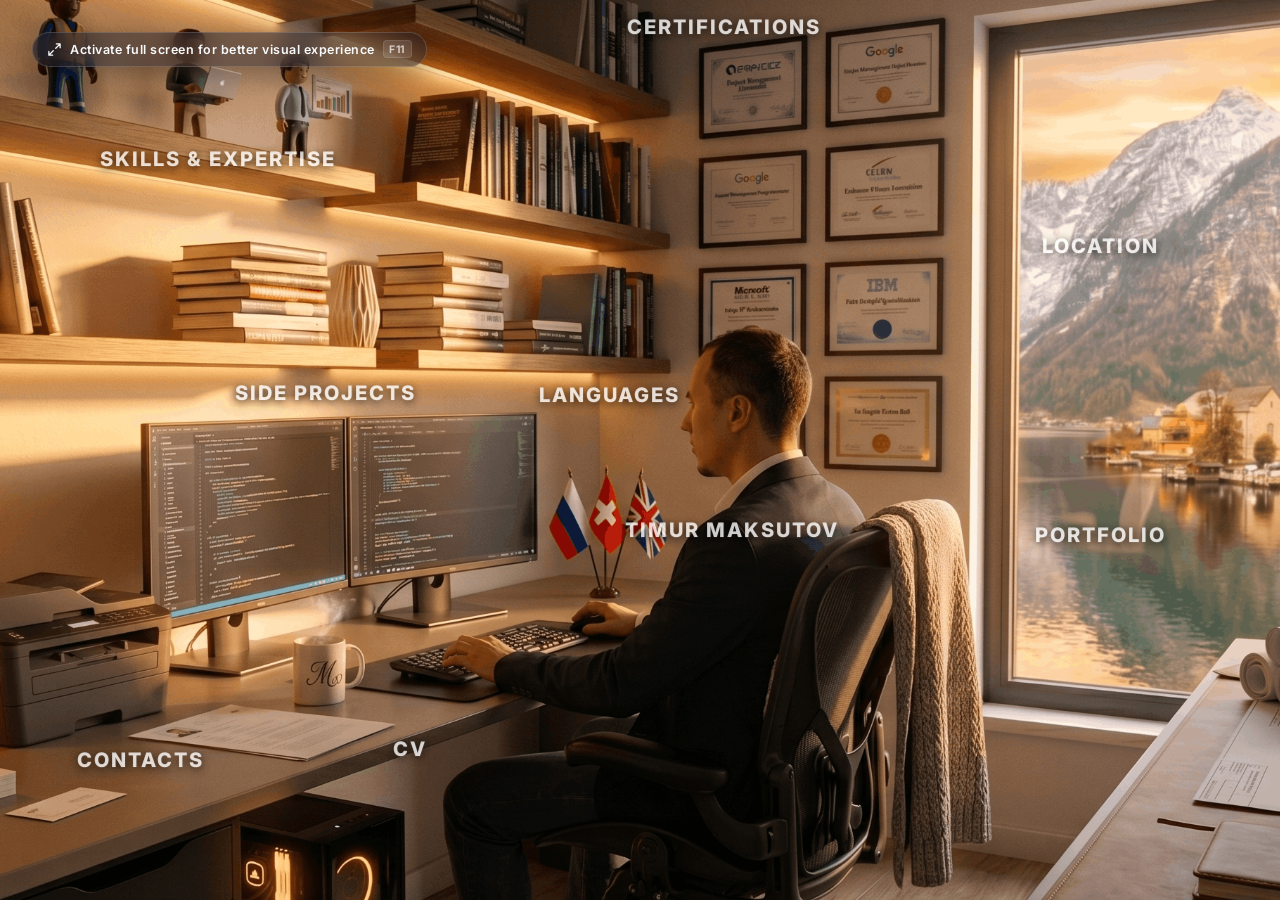
==== commit 03520bba: "Update assets and career journey years in index.html" ====
--- a/index.html
+++ b/index.html
@@ -42,9 +42,9 @@
                 onclick="openModal('modal-experience')">
                 <div class="hotspot-label">Career Journey</div>
                 <div class="hotspot-summary">
-                    AI/Data Lead | Belimed AG (2022–Present)<br>
-                    Project Manager | Belimed AG (2022–Present)<br>
-                    Requirements & Test Engineer | Belimed AG (2022–Present)<br>
+                    AI/Data Lead | Belimed AG (2026)<br>
+                    Project Manager | Belimed AG (2025)<br>
+                    Requirements & Test Engineer | Belimed AG (2022–2025)<br>
                     Gas Engineer | Nord Stream 2 AG (2020–2022)<br>
                     Chief Technologist | Gazprom (2013–2019)<br>
                     Automation System Engineer | NPF Inkram (2010–2013)
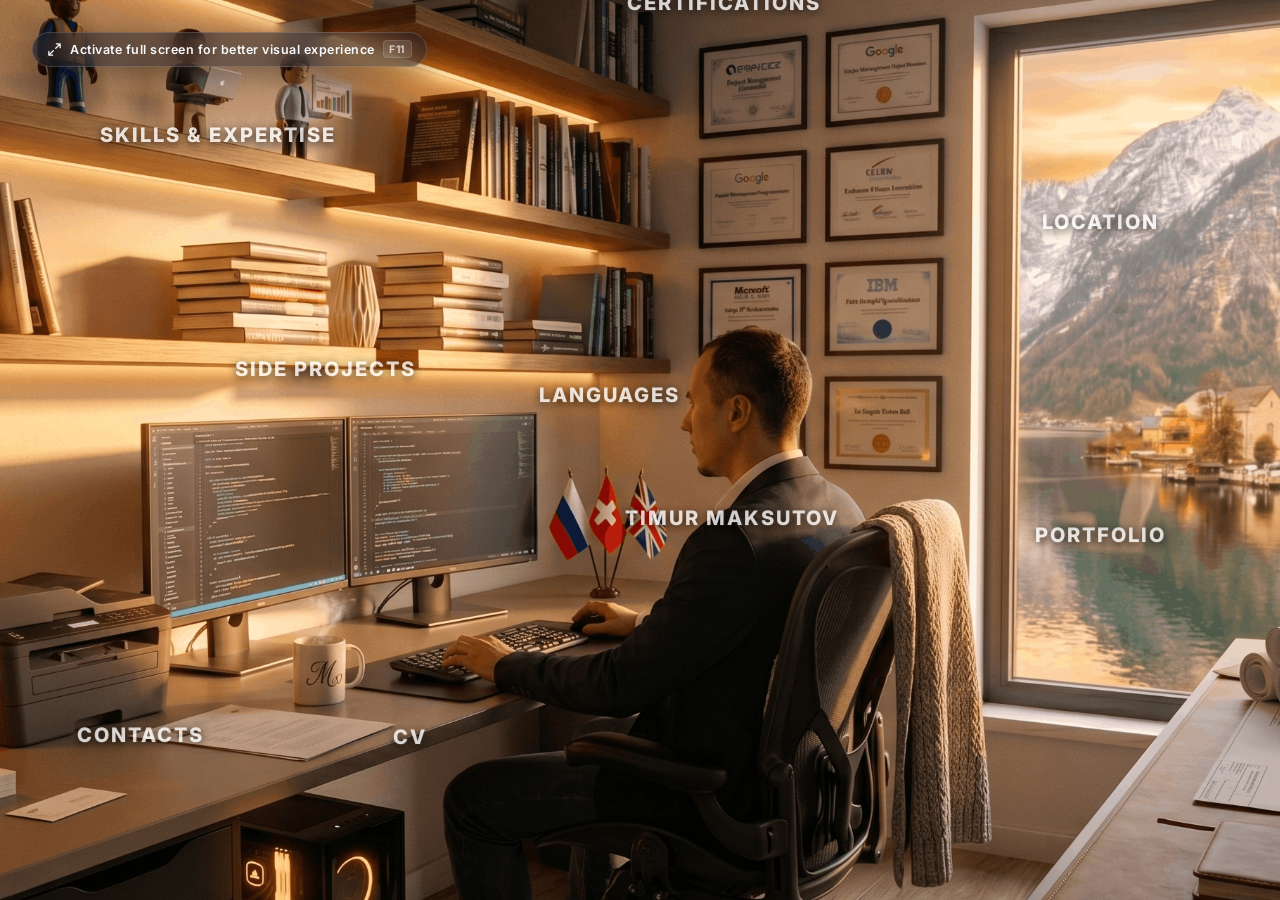
==== commit 79e94802: "Refactor text hover animations: replace 3D rotation with 2D parallax, implement symbol-by-symbol cas" ====
--- a/index.html
+++ b/index.html
@@ -9,7 +9,7 @@
     <link rel="stylesheet" href="cv.css?v=2">
     <link rel="preconnect" href="https://fonts.googleapis.com">
     <link rel="preconnect" href="https://fonts.gstatic.com" crossorigin>
-    <link href="https://fonts.googleapis.com/css2?family=Inter:wght@300;400;600;800&display=swap" rel="stylesheet">
+    <link href="https://fonts.googleapis.com/css2?family=Inter:wght@300;400;600;800&family=Cormorant+Garamond:wght@300;400&family=DM+Sans:wght@300;400;500&display=swap" rel="stylesheet">
     <script src="https://unpkg.com/lucide@latest"></script>
 </head>
 
@@ -34,7 +34,7 @@
                 onclick="openModal('modal-summary')">
 
                 <div class="hotspot-label">TIMUR MAKSUTOV</div>
-                <div class="hotspot-summary">Project manager, Product owner, Team leader with over 15 years expertise in engineering, digital transformation, software development, and AI solutions within Oil & Gas and MedTech industries.</div>
+                <div class="hotspot-summary">Project manager, Product owner, Team leader with over 15 years expertise in engineering, digital transformation, software development, and AI solutions within Oil & Gas and MedTech industries.<br><br><i>Click to explore</i></div>
             </div>
 
             <!-- 2. Toys on Shelves (Career Path) -->
@@ -42,12 +42,15 @@
                 onclick="openModal('modal-experience')">
                 <div class="hotspot-label">Career Journey</div>
                 <div class="hotspot-summary">
-                    AI/Data Lead | Belimed AG (2026)<br>
-                    Project Manager | Belimed AG (2025)<br>
-                    Requirements & Test Engineer | Belimed AG (2022–2025)<br>
-                    Gas Engineer | Nord Stream 2 AG (2020–2022)<br>
-                    Chief Technologist | Gazprom (2013–2019)<br>
-                    Automation System Engineer | NPF Inkram (2010–2013)
+                    AI / ML Lead | Belimed AG (2024–2026)<br>
+                    Project Manager | Belimed AG (2023–2024)<br>
+                    Requirements & Test Engineer | Belimed AG (2022–2024)<br>
+                    Gas Pipeline Transportation Engineer | Nord Stream 2 (2020–2022)<br>
+                    Chief Technologist | Gazprom Transgaz Moscow (2017–2019)<br>
+                    Specialist & Gas Engineer | Gazprom Transgaz Moscow (2013–2017)<br>
+                    Automation System Engineer | NPF Inkram (2010–2013)<br>
+                    Electrician on Drilling Rig | Nabors Drilling (2010)<br><br>
+                    <i>Click to explore</i>
                 </div>
             </div>
 
@@ -58,7 +61,8 @@
                 <div class="hotspot-summary">
                     <b>Strategic Leadership</b><br>R&D Management, AI Strategy, Digital Transformation<br><br>
                     <b>Governance & Quality</b><br>QMS (ISO 13485, 9001), Regulatory Compliance, Risk Mgmt<br><br>
-                    <b>Product Excellence</b><br>Requirements Engineering, Agile/SAFe, Product Lifecycle Mgmt
+                    <b>Product Excellence</b><br>Requirements Engineering, Agile/SAFe, Product Lifecycle Mgmt<br><br>
+                    <i>Click to explore</i>
                 </div>
             </div>
 
@@ -71,7 +75,8 @@
                     <small>Oil&Gas | MedTech</small><br>
                     maksutov.ch@gmail.com<br>
                     +41 79 578 9152<br>
-                    <a href="https://linkedin.com/in/timur-maksutov" target="_blank">linkedin.com/in/timur-maksutov</a>
+                    <a href="https://linkedin.com/in/timur-maksutov" target="_blank">linkedin.com/in/timur-maksutov</a><br><br>
+                    <i>Click to explore</i>
                 </div>
             </div>
 
@@ -79,7 +84,7 @@
             <div class="hotspot" id="spot-cv" style="top: 73%; left: 26%; width: 18%; height: 15%;"
                 onclick="openModal('modal-cv')">
                 <div class="hotspot-label">CV</div>
-                <div class="hotspot-summary">Professional Experience & Skills<br>Click to view PDF</div>
+                <div class="hotspot-summary">Professional Experience & Skills<br><br><i>Click to explore</i></div>
             </div>
 
             <!-- 6. Flags on Table (Languages) -->
@@ -97,7 +102,7 @@
             <div class="hotspot" id="spot-projects" style="top: 40%; left: 22%; width: 15%; height: 15%; cursor: pointer;"
                 onclick="openScreensView()">
                 <div class="hotspot-label">Side Projects</div>
-                <div class="hotspot-summary">gas-flows.com<br>data-forecast.com</div>
+                <div class="hotspot-summary">gas-flows.com<br>data-forecast.com<br><br><i>Click to explore</i></div>
             </div>
 
             <!-- 8. Drawing Rolls (Industrial Projects) -->
@@ -137,7 +142,8 @@
                     ISO 31000 Risk Management<br>
                     ISO 13485 Internal Auditor<br>
                     ISO 9001 QMS Auditor<br>
-                    IBM Data Analyst Professional<br>
+                    IBM Data Analyst Professional<br><br>
+                    <i>Click to explore</i>
                 </div>
             </div>
 
@@ -148,7 +154,8 @@
                 <div class="hotspot-label">Location</div>
                 <div class="hotspot-summary">
                     6300 Zug Switzerland<br>
-                    Residence: Permit C
+                    Residence: Permit C<br><br>
+                    <i>Click to explore</i>
                 </div>
             </div>
         </div>
@@ -207,7 +214,7 @@
                                 </a>
                             </div>
                             <div class="panel-content">
-                                <iframe src="" class="screen-iframe" id="iframe-left" title="gas-flows.com live preview"></iframe>
+                                <iframe src="about:blank" class="screen-iframe" id="iframe-left" title="gas-flows.com live preview"></iframe>
                                 <div class="panel-interact-overlay" title="Click to interact"><span>Click to interact</span></div>
                             </div>
                         </div>
@@ -230,7 +237,7 @@
                                 </a>
                             </div>
                             <div class="panel-content">
-                                <iframe src="" class="screen-iframe" id="iframe-right" title="data-forecast.com live preview"></iframe>
+                                <iframe src="about:blank" class="screen-iframe" id="iframe-right" title="data-forecast.com live preview"></iframe>
                                 <div class="panel-interact-overlay" title="Click to interact"><span>Click to interact</span></div>
                             </div>
                         </div>
@@ -247,10 +254,10 @@
 
     <!-- Modals Overlay System -->
     <div class="modal-overlay" id="global-overlay" onclick="closeModals()">
+        <button class="close-btn" onclick="closeModals()">&times;</button>
 
         <!-- 1. Contacts Modal (Business Card) -->
         <div class="modal-content business-card-modal" id="modal-contacts" onclick="event.stopPropagation()">
-            <span class="close-btn" onclick="closeModals()">&times;</span>
             <div class="business-card-container">
                 <div class="business-card" id="business-card">
                     <canvas id="scratch-canvas" class="scratch-layer"></canvas>
@@ -284,7 +291,6 @@
 
         <!-- 2. Summary Modal -->
         <div class="modal-content glass" id="modal-summary" onclick="event.stopPropagation()">
-            <span class="close-btn" onclick="closeModals()">&times;</span>
             <h2 class="section-title"><i data-lucide="info"></i> Professional Profile & Summary</h2>
             <p class="summary-text" style="margin-bottom: 1rem;">Engineering and digitalization leader with 15 years of experience bridging the gap between traditional industrial engineering and advanced technology. Most recently, I successfully delivered a portfolio of complex technical projects while managing a cross-functional team. Currently, I serve as an AI/Data Lead, where I architect and drive internal machine learning and innovation initiatives. I specialize in turning ambitious R&D concepts into tangible business value and am highly driven to lead enterprise-level digitalization.</p>
             <ul style="margin-left: 1.5rem; margin-bottom: 1rem; color: #cbd5e1; font-size: 1.1rem; line-height: 1.6;">
@@ -296,7 +302,6 @@
 
         <!-- 3. Tech Stack Modal -->
         <div class="modal-content glass wide" id="modal-stack" onclick="event.stopPropagation()">
-            <span class="close-btn" onclick="closeModals()">&times;</span>
             <h2 class="section-title"><i data-lucide="cpu"></i> Core Competencies & Skills</h2>
             <div class="three-col">
                 <div class="skill-category">
@@ -334,27 +339,159 @@
             </div>
         </div>
 
-        <!-- 4. Experience Modal -->
-        <div class="modal-content glass" id="modal-experience" onclick="event.stopPropagation()">
-            <span class="close-btn" onclick="closeModals()">&times;</span>
-            <h2 class="section-title"><i data-lucide="briefcase"></i> Professional Experience</h2>
-            <div class="job"><b>Belimed AG</b> <small>(Jul 2022 - Present)</small><br><b>AI/Data Lead</b> | <b>Project
-                    Manager</b> | <b>Requirements & Test Engineer</b><br>Led R&D for medical devices, designing ML
-                platforms. Managed AI strategy and implemented System Engineering principles.</div>
-            <div class="job"><b>Nord Stream 2 AG</b> <small>(Jan 2020 - Jun 2022)</small><br><b>Gas Engineer</b><br>Led
-                commissioning for pipeline start-up. Product Owner/Developer for SCADA and hydraulic simulation tools.
-            </div>
-            <div class="job"><b>Gazprom</b> <small>(Apr 2013 - Dec 2019)</small><br><b>Chief
-                    Technologist</b><br>Optimized Natural Gas Transmission Network, enhanced dispatch control systems,
-                and developed operational flow schemes.</div>
-            <div class="job"><b>Laboratory of NPF Inkram</b> <small>(Sep 2010 - Feb 2013)</small><br><b>Automation
-                    System Engineer</b><br>Equipment diagnostics, algorithms development, software engineering and
-                maintenance of PLC gas detection and control systems.</div>
+        <!-- 4. Experience Modal — Filmstrip Career Slider -->
+        <div class="modal-content career-filmstrip-modal" id="modal-experience" onclick="event.stopPropagation()">
+
+            <!-- Mouse parallax background (mirrors main room bg) -->
+            <div class="career-bg-parallax" id="career-bg-parallax">
+                <img src="assets/images/Main photo.png" alt="Room" class="career-bg-img career-bg-sharp">
+                <img src="assets/images/Main photo 2.png" alt="Room Alt" class="career-bg-img career-bg-alt" id="career-bg-alt">
+                <div class="career-bg-blur-overlay"></div>
+            </div>
+
+            <!-- SVG Film Grain Filter -->
+            <svg class="career-grain-svg" xmlns="http://www.w3.org/2000/svg">
+                <defs>
+                    <filter id="career-grain" x="0%" y="0%" width="100%" height="100%" color-interpolation-filters="sRGB">
+                        <feTurbulence type="fractalNoise" baseFrequency="0.72 0.65" numOctaves="4" stitchTiles="stitch" result="noiseOut"/>
+                        <feColorMatrix type="saturate" values="0" in="noiseOut" result="grayNoise"/>
+                        <feBlend in="SourceGraphic" in2="grayNoise" mode="overlay"/>
+                    </filter>
+                </defs>
+            </svg>
+            <canvas class="career-grain-overlay" id="careerGrainCanvas"></canvas>
+
+            <!-- Progress Bar -->
+            <div class="career-progress-bar" id="careerProgressBar"></div>
+
+            <!-- Filmstrip Viewport -->
+            <div class="career-filmstrip-viewport">
+                <div class="career-filmstrip-track" id="careerTrack">
+
+                    <!-- SLIDE 1 -->
+                    <div class="career-slide active" data-index="0">
+                        <div class="career-slide-inner">
+                            <img class="career-slide-img" src="assets/images/1.png" alt="2010 – Electrician on Drilling Rig" draggable="false"/>
+                            <div class="career-slide-vignette"></div>
+                            <div class="career-slide-darken"></div>
+                            <div class="career-slide-caption">
+                                <span class="career-caption-year">2010</span>
+                                <span class="career-caption-divider"></span>
+                                <span class="career-caption-role">Electrician on Drilling Rig</span>
+                                <span class="career-caption-company">Nabors Drilling International Ltd.</span>
+                                <span class="career-caption-location">Usinsk, Russia</span>
+                            </div>
+                        </div>
+                    </div>
+
+                    <!-- SLIDE 2 -->
+                    <div class="career-slide" data-index="1">
+                        <div class="career-slide-inner">
+                            <img class="career-slide-img" src="assets/images/2.png" alt="2010–2013 – Automation System Engineer" draggable="false"/>
+                            <div class="career-slide-vignette"></div>
+                            <div class="career-slide-darken"></div>
+                            <div class="career-slide-caption">
+                                <span class="career-caption-year">2010–2013</span>
+                                <span class="career-caption-divider"></span>
+                                <span class="career-caption-role">Automation System Engineer</span>
+                                <span class="career-caption-company">NPF Inkram</span>
+                                <span class="career-caption-location">Moscow, Russia</span>
+                            </div>
+                        </div>
+                    </div>
+
+                    <!-- SLIDE 3 -->
+                    <div class="career-slide" data-index="2">
+                        <div class="career-slide-inner">
+                            <img class="career-slide-img" src="assets/images/3.png" alt="2013–2017 – Specialist &amp; Gas Engineer" draggable="false"/>
+                            <div class="career-slide-vignette"></div>
+                            <div class="career-slide-darken"></div>
+                            <div class="career-slide-caption">
+                                <span class="career-caption-year">2013–2017</span>
+                                <span class="career-caption-divider"></span>
+                                <span class="career-caption-role">
+                                    Specialist at Workflow Directorate<br>
+                                    Gas Engineer at Gas Dispatching Department
+                                </span>
+                                <span class="career-caption-company">Gazprom Transgaz Moscow</span>
+                                <span class="career-caption-location">Moscow, Russia</span>
+                            </div>
+                        </div>
+                    </div>
+
+                    <!-- SLIDE 4 -->
+                    <div class="career-slide" data-index="3">
+                        <div class="career-slide-inner">
+                            <img class="career-slide-img" src="assets/images/4.png" alt="2017–2019 – Chief Technologist" draggable="false"/>
+                            <div class="career-slide-vignette"></div>
+                            <div class="career-slide-darken"></div>
+                            <div class="career-slide-caption">
+                                <span class="career-caption-year">2017–2019</span>
+                                <span class="career-caption-divider"></span>
+                                <span class="career-caption-role">Chief Technologist at Gas Dispatching Department</span>
+                                <span class="career-caption-company">Gazprom</span>
+                                <span class="career-caption-location">Moscow, Russia</span>
+                            </div>
+                        </div>
+                    </div>
+
+                    <!-- SLIDE 5 -->
+                    <div class="career-slide" data-index="4">
+                        <div class="career-slide-inner">
+                            <img class="career-slide-img" src="assets/images/5.png" alt="2020–2022 – Gas Pipeline Transportation Engineer" draggable="false"/>
+                            <div class="career-slide-vignette"></div>
+                            <div class="career-slide-darken"></div>
+                            <div class="career-slide-caption">
+                                <span class="career-caption-year">2020–2022</span>
+                                <span class="career-caption-divider"></span>
+                                <span class="career-caption-role">Gas Pipeline Transportation Engineer</span>
+                                <span class="career-caption-company">Nord Stream 2</span>
+                                <span class="career-caption-location">Zug, Switzerland</span>
+                            </div>
+                        </div>
+                    </div>
+
+                    <!-- SLIDE 6 -->
+                    <div class="career-slide" data-index="5">
+                        <div class="career-slide-inner">
+                            <img class="career-slide-img" src="assets/images/6.png" alt="2022–Present – Belimed AG progression" draggable="false"/>
+                            <div class="career-slide-vignette"></div>
+                            <div class="career-slide-darken"></div>
+                            <div class="career-slide-caption">
+                                <span class="career-caption-year">2022–Present</span>
+                                <span class="career-caption-divider"></span>
+                                <span class="career-caption-role">
+                                    Requirements &amp; Test Engineer (2022–2023)<br>
+                                    Project Manager (2024–2025)<br>
+                                    AI / ML Lead (2025–Present)
+                                </span>
+                                <span class="career-caption-company">Belimed AG</span>
+                                <span class="career-caption-location">Zug, Switzerland</span>
+                            </div>
+                        </div>
+                    </div>
+
+                </div><!-- /careerTrack -->
+            </div><!-- /viewport -->
+
+            <!-- Nav Arrows -->
+            <button class="career-nav-arrow career-prev disabled" id="careerNavPrev" aria-label="Previous slide">
+                <svg width="28" height="28" viewBox="0 0 28 28" fill="none" xmlns="http://www.w3.org/2000/svg">
+                    <path d="M17 6L9 14L17 22" stroke="rgba(245,240,232,0.9)" stroke-width="1.5" stroke-linecap="round" stroke-linejoin="round"/>
+                </svg>
+            </button>
+            <button class="career-nav-arrow career-next" id="careerNavNext" aria-label="Next slide">
+                <svg width="28" height="28" viewBox="0 0 28 28" fill="none" xmlns="http://www.w3.org/2000/svg">
+                    <path d="M11 6L19 14L11 22" stroke="rgba(245,240,232,0.9)" stroke-width="1.5" stroke-linecap="round" stroke-linejoin="round"/>
+                </svg>
+            </button>
+
+            <!-- Timeline -->
+            <nav class="career-timeline" id="careerTimeline" aria-label="Career navigation"></nav>
         </div>
 
         <!-- 5. CV Modal (Floating Pages) -->
         <div class="modal-content cv-modal-spread" id="modal-cv">
-            <span class="close-btn" onclick="closeModals()">&times;</span>
 
             <div class="floating-pages-container" onclick="event.stopPropagation()">
                 <!-- Page 1 -->
@@ -404,7 +541,6 @@
 
         <!-- 7. Projects Modal -->
         <div class="modal-content glass" id="modal-projects" onclick="event.stopPropagation()">
-            <span class="close-btn" onclick="closeModals()">&times;</span>
             <h2 class="section-title"><i data-lucide="folder-open"></i> Side Projects & Portfolio</h2>
             <div class="project-list">
                 <div class="project-item">
--- a/style.css
+++ b/style.css
@@ -211,6 +211,27 @@
 .hotspot:hover .hotspot-summary {
     opacity: 1;
     transform: translateY(0);
+}
+
+/* Dynamic Symbol-by-Symbol Cascading Summary Entry */
+.summary-symbol {
+    display: inline-block;
+    opacity: 0;
+    transform: translateY(4px);
+    transition: opacity 0.25s ease-out, transform 0.25s ease-out;
+}
+
+.hotspot:hover .summary-symbol {
+    opacity: 1;
+    transform: translateY(0);
+}
+
+/* Force snappy removal when mouse leaves (ignoring inline transition-delay) */
+.hotspot:not(:hover) .summary-symbol {
+    transition: opacity 0.15s ease, transform 0.15s ease !important;
+    transition-delay: 0s !important;
+    opacity: 0 !important;
+    transform: translateY(4px) !important;
 }
 
 /* Floating Info Cards */
@@ -689,7 +710,7 @@
     flex-direction: column;
     align-items: center; /* Centered layout from preview */
     gap: 1rem;
-    width: 480px; /* Constrain width for perfect wrapping */
+    width: 576px; /* Constrain width for perfect wrapping (increased by 20% from 480px) */
     z-index: 10; /* Ensure text is layered on top of the frame-image */
     pointer-events: none; /* Crucial: lets click and drag events pass straight through the text box to the wiping layer */
 }
@@ -1569,7 +1590,453 @@
     }
 }
 
+
 .fullscreen-btn.invite-pulse {
     animation: fs-pulse 2s infinite;
 }
 
+/* ============================================================
+   CAREER JOURNEY FILMSTRIP MODAL
+   ============================================================ */
+
+.career-filmstrip-modal {
+    /* Override glass modal defaults — full-screen immersive */
+    background: none !important;
+    border: none !important;
+    box-shadow: none !important;
+    backdrop-filter: none !important;
+    padding: 0 !important;
+    width: 100vw !important;
+    height: 100vh !important;
+    max-height: 100vh !important;
+    overflow: hidden !important;
+    border-radius: 0 !important;
+    position: fixed !important;
+    top: 0 !important;
+    left: 0 !important;
+    transform: none !important;
+    z-index: 150 !important;
+    display: none;
+    font-family: 'DM Sans', 'Inter', sans-serif;
+}
+
+.career-filmstrip-modal.active {
+    display: block !important;
+    opacity: 1 !important;
+    transform: none !important;
+}
+
+/* ── Parallax Background ── */
+.career-bg-parallax {
+    position: absolute;
+    inset: 0;
+    width: 120%;
+    height: 120%;
+    top: -10%;
+    left: -10%;
+    pointer-events: none;
+    z-index: 0;
+    transition: transform 0.15s ease-out;
+}
+
+.career-bg-img {
+    position: absolute;
+    inset: 0;
+    width: 100%;
+    height: 100%;
+    object-fit: cover;
+    pointer-events: none;
+    user-select: none;
+    -webkit-user-drag: none;
+}
+
+.career-bg-alt {
+    opacity: 0;
+}
+
+.career-bg-blur-overlay {
+    position: absolute;
+    inset: 0;
+    background: rgba(8, 8, 16, 0.7);
+    backdrop-filter: blur(6px) brightness(0.45);
+    -webkit-backdrop-filter: blur(6px) brightness(0.45);
+    z-index: 1;
+}
+
+/* ── SVG Grain ── */
+.career-grain-svg {
+    position: absolute;
+    width: 0;
+    height: 0;
+    pointer-events: none;
+    z-index: 0;
+}
+
+.career-grain-overlay {
+    position: absolute;
+    inset: 0;
+    width: 100%;
+    height: 100%;
+    opacity: 0.04;
+    pointer-events: none;
+    z-index: 102;
+    mix-blend-mode: overlay;
+}
+
+/* ── Progress Bar ── */
+.career-progress-bar {
+    position: absolute;
+    top: 0;
+    left: 0;
+    height: 2px;
+    width: 0%;
+    background: linear-gradient(90deg, rgba(245,240,232,0.3), rgba(245,240,232,0.9), rgba(245,240,232,0.3));
+    z-index: 200;
+    box-shadow: 0 0 8px rgba(245,240,232,0.4);
+}
+
+/* ── Filmstrip Viewport ── */
+.career-filmstrip-viewport {
+    position: absolute;
+    inset: 0;
+    overflow: hidden;
+    z-index: 5;
+}
+
+.career-filmstrip-track {
+    display: flex;
+    height: 100%;
+    width: 600vw; /* 6 slides */
+    transition: transform 800ms cubic-bezier(0.77, 0, 0.175, 1);
+    will-change: transform;
+}
+
+/* ── Slide ── */
+.career-slide {
+    position: relative;
+    width: 100vw;
+    height: 100vh;
+    flex-shrink: 0;
+    overflow: hidden;
+}
+
+.career-slide-inner {
+    position: absolute;
+    inset: 0;
+    transition:
+        transform 800ms cubic-bezier(0.77, 0, 0.175, 1),
+        filter 800ms cubic-bezier(0.77, 0, 0.175, 1);
+    transform: scale(0.92);
+    filter: blur(3px);
+    will-change: transform, filter;
+}
+
+.career-slide.active .career-slide-inner {
+    transform: scale(1);
+    filter: blur(0px);
+}
+
+.career-slide-img {
+    position: absolute;
+    inset: 0;
+    width: 100%;
+    height: 100%;
+    object-fit: cover;
+    object-position: center;
+    display: block;
+}
+
+.career-slide-vignette {
+    position: absolute;
+    inset: 0;
+    background: radial-gradient(ellipse at center, transparent 30%, rgba(0,0,0,0.6) 100%);
+    transition: opacity 800ms cubic-bezier(0.77, 0, 0.175, 1);
+    opacity: 1;
+    z-index: 1;
+}
+
+.career-slide.active .career-slide-vignette {
+    opacity: 0.5;
+}
+
+.career-slide-darken {
+    position: absolute;
+    inset: 0;
+    background: rgba(8, 8, 16, 0.6);
+    transition: opacity 800ms cubic-bezier(0.77, 0, 0.175, 1);
+    opacity: 1;
+    z-index: 2;
+}
+
+.career-slide.active .career-slide-darken {
+    opacity: 0;
+}
+
+/* ── Caption ── */
+.career-slide-caption {
+    position: absolute;
+    bottom: 0;
+    left: 0;
+    right: 0;
+    z-index: 10;
+    padding: 0 6vw 100px;
+    background: linear-gradient(to top,
+        rgba(8,8,16,0.88) 0%,
+        rgba(8,8,16,0.55) 60%,
+        transparent 100%);
+    transform: translateY(30px);
+    opacity: 0;
+    transition:
+        transform 800ms cubic-bezier(0.77, 0, 0.175, 1),
+        opacity 800ms cubic-bezier(0.77, 0, 0.175, 1);
+    pointer-events: none;
+}
+
+.career-slide.active .career-slide-caption {
+    transform: translateY(0);
+    opacity: 1;
+}
+
+.career-caption-year {
+    font-family: 'Cormorant Garamond', 'Georgia', serif;
+    font-size: clamp(72px, 12vw, 140px);
+    font-weight: 300;
+    line-height: 0.85;
+    color: #f5f0e8;
+    opacity: 0.18;
+    letter-spacing: -0.02em;
+    display: block;
+    pointer-events: none;
+}
+
+.career-caption-role {
+    font-family: 'DM Sans', 'Inter', sans-serif;
+    font-size: clamp(13px, 1.8vw, 18px);
+    font-weight: 500;
+    letter-spacing: 0.08em;
+    text-transform: none;
+    line-height: 1.4;
+    color: #ffffff;
+    margin-top: 6px;
+    display: block;
+}
+
+.career-caption-company {
+    font-family: 'DM Sans', 'Inter', sans-serif;
+    font-size: clamp(11px, 1.3vw, 14px);
+    font-weight: 300;
+    letter-spacing: 0.18em;
+    text-transform: uppercase;
+    color: rgba(245,240,232,0.55);
+    margin-top: 5px;
+    display: block;
+}
+
+.career-caption-location {
+    font-family: 'DM Sans', 'Inter', sans-serif;
+    font-size: clamp(10px, 1.1vw, 12px);
+    font-weight: 300;
+    letter-spacing: 0.15em;
+    text-transform: uppercase;
+    color: rgba(245,240,232,0.4);
+    margin-top: 4px;
+    display: block;
+}
+
+.career-caption-divider {
+    display: block;
+    width: 36px;
+    height: 1px;
+    background: rgba(245,240,232,0.4);
+    margin: 14px 0 12px;
+}
+
+/* ── Timeline ── */
+.career-timeline {
+    position: absolute;
+    bottom: 32px;
+    left: 50%;
+    transform: translateX(-50%);
+    display: flex;
+    align-items: center;
+    gap: 0;
+    z-index: 150;
+}
+
+.career-timeline-connector {
+    width: 52px;
+    height: 1px;
+    background: rgba(245,240,232,0.2);
+    transition: background 0.4s ease;
+}
+
+.career-timeline-connector.passed {
+    background: rgba(245,240,232,0.55);
+}
+
+.career-timeline-dot {
+    width: 14px;
+    height: 14px;
+    border-radius: 50%;
+    background: rgba(245,240,232,0.2);
+    border: 1.5px solid rgba(245,240,232,0.35);
+    cursor: pointer;
+    position: relative;
+    transition: background 0.4s ease, border-color 0.4s ease, transform 0.4s ease;
+    flex-shrink: 0;
+}
+
+.career-timeline-dot:hover {
+    background: rgba(245,240,232,0.5);
+    transform: scale(1.2);
+}
+
+.career-timeline-dot.active {
+    background: #f5f0e8;
+    border-color: #f5f0e8;
+    box-shadow: 0 0 0 4px rgba(245,240,232,0.2);
+    animation: careerDotPulse 2s ease-in-out infinite;
+}
+
+@keyframes careerDotPulse {
+    0%, 100% { box-shadow: 0 0 0 4px rgba(245,240,232,0.2); }
+    50%       { box-shadow: 0 0 0 9px rgba(245,240,232,0.07); }
+}
+
+/* Year label — always visible */
+.career-timeline-label {
+    position: absolute;
+    bottom: calc(100% + 12px);
+    left: 50%;
+    transform: translateX(-50%);
+    font-family: 'DM Sans', 'Inter', sans-serif;
+    font-size: 11px;
+    font-weight: 400;
+    letter-spacing: 0.12em;
+    color: rgba(245,240,232,0.45);
+    white-space: nowrap;
+    pointer-events: none;
+    transition: color 0.3s ease, font-size 0.3s ease;
+}
+
+.career-timeline-dot.active .career-timeline-label {
+    color: rgba(245,240,232,0.9);
+    font-size: 12px;
+    font-weight: 500;
+}
+
+.career-timeline-dot:hover .career-timeline-label {
+    color: rgba(245,240,232,0.75);
+}
+
+/* ── Nav Arrows ── */
+.career-nav-arrow {
+    position: absolute;
+    top: 50%;
+    transform: translateY(-50%);
+    z-index: 150;
+    width: 52px;
+    height: 52px;
+    display: flex;
+    align-items: center;
+    justify-content: center;
+    cursor: pointer;
+    opacity: 0.35;
+    transition: opacity 0.3s ease, transform 0.3s ease;
+    background: rgba(245,240,232,0.08);
+    border: 1px solid rgba(245,240,232,0.15);
+    border-radius: 50%;
+    backdrop-filter: blur(6px);
+}
+
+.career-nav-arrow:hover {
+    opacity: 1;
+    background: rgba(245,240,232,0.15);
+    transform: translateY(-50%) scale(1.08);
+}
+
+.career-nav-arrow svg {
+    transition: transform 0.25s ease;
+}
+
+.career-nav-arrow:hover svg {
+    transform: scale(1.1);
+}
+
+.career-prev { left: 28px; }
+.career-next { right: 28px; }
+
+.career-nav-arrow.disabled {
+    opacity: 0.1;
+    pointer-events: none;
+}
+
+/* ── Slide Counter ── */
+.career-slide-counter {
+    position: absolute;
+    top: 24px;
+    left: 28px;
+    z-index: 150;
+    font-family: 'Cormorant Garamond', 'Georgia', serif;
+    font-size: 13px;
+    font-weight: 300;
+    letter-spacing: 0.2em;
+    color: rgba(245,240,232,0.4);
+}
+
+.career-current {
+    font-size: 18px;
+    color: rgba(245,240,232,0.7);
+    font-weight: 400;
+}
+
+/* ============================================================
+   UNIFIED CLOSE BUTTON STYLES (ALIGNED WITH CAREER MODAL)
+   ============================================================ */
+.close-btn,
+.window-close-btn,
+.screens-close-btn,
+.career-close-btn {
+    position: fixed !important;
+    top: 20px !important;
+    right: 28px !important;
+    left: auto !important;
+    z-index: 2000 !important; /* Always on top of all modals and custom pointers */
+    background: rgba(245, 240, 232, 0.08) !important;
+    border: 1px solid rgba(245, 240, 232, 0.15) !important;
+    border-radius: 50% !important;
+    width: 44px !important;
+    height: 44px !important;
+    display: flex !important;
+    align-items: center !important;
+    justify-content: center !important;
+    color: rgba(245, 240, 232, 0.7) !important;
+    font-size: 1.5rem !important;
+    line-height: 1 !important;
+    cursor: pointer !important;
+    backdrop-filter: blur(6px) !important;
+    -webkit-backdrop-filter: blur(6px) !important;
+    box-shadow: none !important;
+    text-shadow: none !important;
+    padding: 0 !important;
+    margin: 0 !important;
+    outline: none !important;
+    transition: background 0.3s ease, color 0.3s ease, transform 0.3s ease !important;
+    transform: none !important;
+    box-sizing: border-box !important;
+}
+
+.close-btn:hover,
+.window-close-btn:hover,
+.screens-close-btn:hover,
+.career-close-btn:hover {
+    background: rgba(245, 240, 232, 0.2) !important;
+    color: #fff !important;
+    transform: rotate(90deg) !important;
+}
+
+/* Ensure the business card modal close button hides the system cursor to let the paperclip custom pointer draw cleanly */
+.modal-overlay:has(#modal-contacts.active) .close-btn {
+    cursor: none !important;
+}
+
--- a/cv.css
+++ b/cv.css
@@ -145,10 +145,6 @@
     background: rgba(255, 255, 255, 0.2);
 }
 
-/* Hide default close button for CV spread */
-.cv-modal-spread .close-btn {
-    display: none;
-}
 
 /* Certificates Spread */
 /* Certificates Spread */
